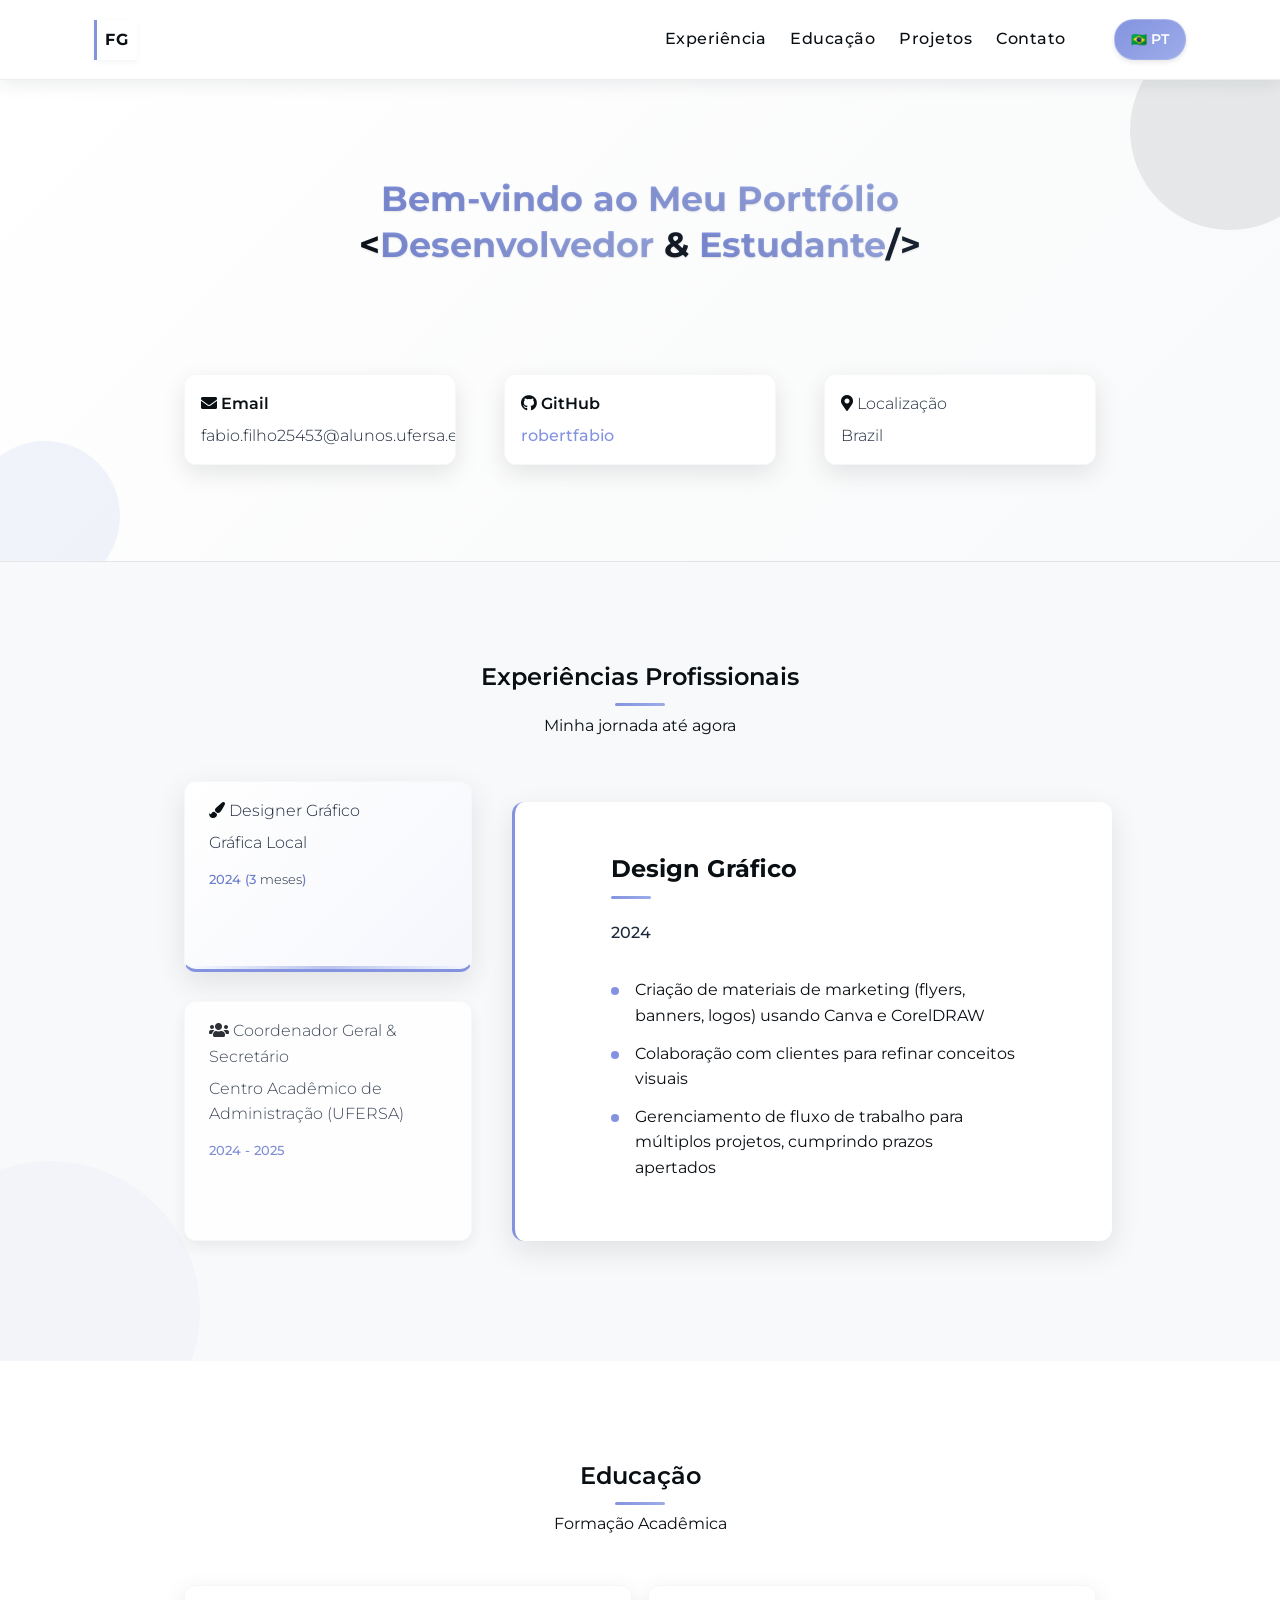
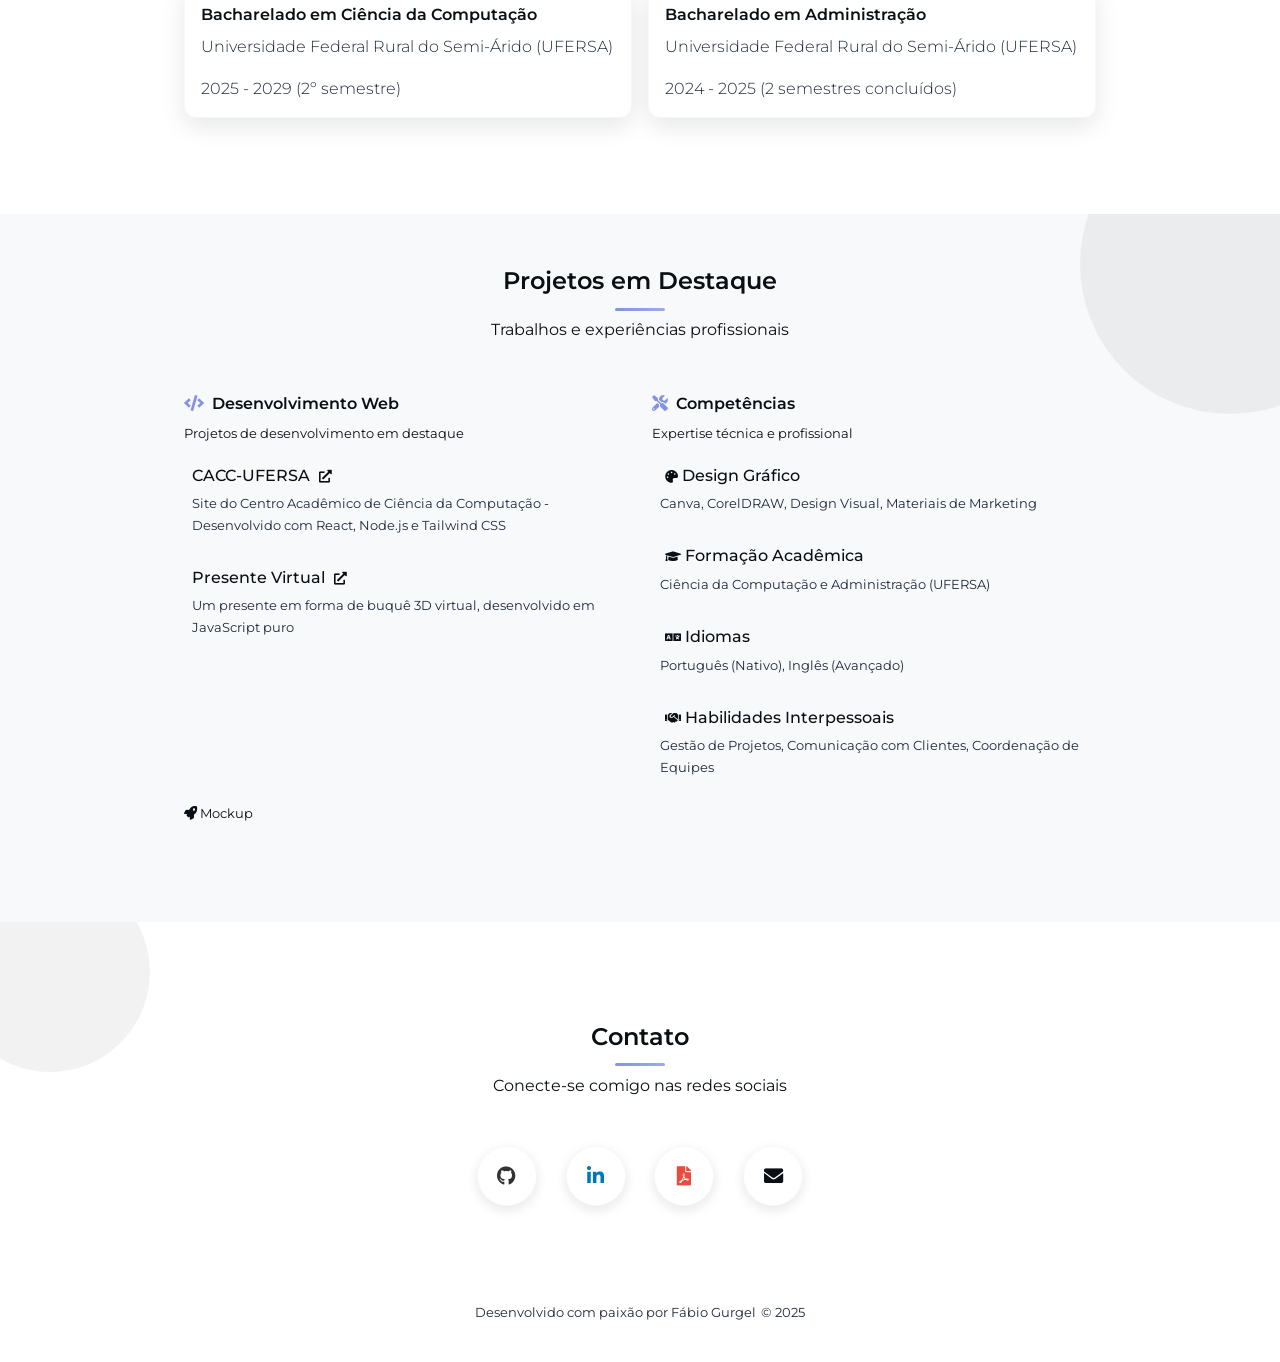
==== index.html @ 5b49823c "atualizacao de traducao" ====
<!DOCTYPE html>
<html lang="pt-BR">
  <head>
    <!-- Required meta tags -->
    <meta charset="utf-8" />
    <meta
      name="viewport"
      content="width=device-width, initial-scale=1, shrink-to-fit=no"
    />
    <!-- <meta http-equiv="refresh" content="3" /> -->

    <!-- Personal CSS -->
    <link rel="stylesheet" type="text/css" href="css/main.css" />

    <!-- Font Awesome -->
    <link
      rel="stylesheet"
      href="https://use.fontawesome.com/releases/v5.3.1/css/all.css"
      integrity="sha384-mzrmE5qonljUremFsqc01SB46JvROS7bZs3IO2EmfFsd15uHvIt+Y8vEf7N7fWAU"
      crossorigin="anonymous"
    />

    <!-- Material Icons -->
    <link
      href="https://fonts.googleapis.com/icon?family=Material+Icons"
      rel="stylesheet"
    />

    <!-- Animate.css -->
    <link
      rel="stylesheet"
      href="https://cdnjs.cloudflare.com/ajax/libs/animate.css/4.1.1/animate.min.css"
    />

    <title>Fábio Gurgel - Portfolio</title>
  </head>

  <body>
    <!-- Topbar -->
    <div id="topbar" class="sticky">
      <div class="topbar container">
        <div class="logo-container">
          <div class="logo noselect" id="logo-button">
            <span>FG</span>
          </div>
          <div class="logo-menu" id="logo-menu">
            <a href="#" class="logo-menu-item" id="theme-toggle">
              <i class="fas fa-moon"></i> <span data-i18n="logo-theme">Tema</span>
            </a>
            <a href="#banner" class="logo-menu-item">
              <i class="fas fa-home"></i> <span data-i18n="logo-home">Início</span>
            </a>
            <a href="#" class="logo-menu-item" id="share-button">
              <i class="fas fa-share-alt"></i> <span data-i18n="logo-share">Compartilhar</span>
            </a>
          </div>
        </div>

        <nav>
          <a href="#experience" data-i18n="nav-experience">Experiência</a>
          <a href="#education" data-i18n="nav-education">Educação</a>
          <a href="#projects" data-i18n="nav-projects">Projetos</a>
          <a href="#contact" data-i18n="nav-contact">Contato</a>
          
          <div id="language-toggle" class="language-selector" title="PT → English / EN → Português">
            <span>PT</span>
          </div>
        </nav>
      </div>
    </div>

    <!-- Banner -->
    <section id="banner">
      <div class="container">
        <h2 class="animate__animated animate__fadeIn">
          <span data-i18n="banner-welcome">Bem-vindo ao Meu Portfólio</span> <br />
          &#60;<span data-i18n="banner-developer">Desenvolvedor</span> & <span data-i18n="banner-student">Estudante</span>/&#62;
        </h2>

        <div class="cards animate__animated animate__fadeInUp animate__delay-1s">
          <div class="card">
            <h4><i class="fas fa-envelope"></i> Email</h4>
            <p>fabio.filho25453@alunos.ufersa.edu.br</p>
          </div>

          <div class="card">
            <h4><i class="fab fa-github"></i> GitHub</h4>
            <p><a href="https://github.com/robertfabio" target="_blank" rel="noopener">robertfabio</a></p>
          </div>

          <div class="card">
            <h4><i class="fas fa-map-marker-alt"></i> <span data-i18n="banner-location">Localização</span></h4>
            <p>Brazil</p>
          </div>
        </div>
      </div>
    </section>

    <!-- Experiences -->
    <section id="experience" class="alternative">
      <div class="container">
        <header>
          <h2 class="animate__animated animate__fadeIn" data-i18n="experience-title">Experiências Profissionais</h2>
          <p data-i18n="experience-subtitle">Minha jornada até agora</p>
        </header>

        <div class="content-grid animate__animated animate__fadeInUp animate__delay-1s">
          <div class="experience exp-1 active" data-target="#desc-exp-1">
            <h4><i class="fas fa-paint-brush"></i> <span data-i18n="experience-graphic-designer">Designer Gráfico</span></h4>
            <p data-i18n="experience-local-print">Gráfica Local</p>
            <small>2024 (3 <span data-i18n="experience-months">meses</span>)</small>
          </div>

          <div class="experience exp-2" data-target="#desc-exp-2">
            <h4><i class="fas fa-users"></i> <span data-i18n="experience-coordinator">Coordenador Geral & Secretário</span></h4>
            <p data-i18n="experience-admin-center">Centro Acadêmico de Administração (UFERSA)</p>
            <small>2024 - 2025</small>
          </div>

          <div class="exp-descriptions">
            <div id="desc-exp-1" class="exp-description active">
              <h2 data-i18n="experience-graphic-design">Design Gráfico</h2>
              <p>2024</p>
              <ul>
                <li data-i18n="experience-designed-marketing">Criação de materiais de marketing (flyers, banners, logos) usando Canva e CorelDRAW</li>
                <li data-i18n="experience-collaborated-clients">Colaboração com clientes para refinar conceitos visuais</li>
                <li data-i18n="experience-managed-workflow">Gerenciamento de fluxo de trabalho para múltiplos projetos, cumprindo prazos apertados</li>
              </ul>
            </div>

            <div id="desc-exp-2" class="exp-description">
              <h2 data-i18n="experience-volunteer">Trabalho Voluntário</h2>
              <p>2024 - 2025</p>
              <ul>
                <li data-i18n="experience-organized-events">Organização de eventos acadêmicos, melhorando o engajamento dos estudantes</li>
                <li data-i18n="experience-streamlined-processes">Otimização de processos de documentação</li>
                <li data-i18n="experience-coordinated-activities">Coordenação de atividades administrativas</li>
              </ul>
            </div>
          </div>
        </div>
      </div>
    </section>

    <!-- Education -->
    <section id="education">
      <div class="container">
        <header>
          <h2 class="animate__animated animate__fadeIn" data-i18n="education-title">Educação</h2>
          <p data-i18n="education-subtitle">Formação Acadêmica</p>
        </header>

        <div class="cards animate__animated animate__fadeInUp animate__delay-1s">
          <div class="card">
            <h4 data-i18n="education-bsc-cs">Bacharelado em Ciência da Computação</h4>
            <p data-i18n="education-ufersa">Universidade Federal Rural do Semi-Árido (UFERSA)</p>
            <p>2025 - 2029 (2º <span data-i18n="education-semester">semestre</span>)</p>
          </div>

          <div class="card">
            <h4 data-i18n="education-bsc-business">Bacharelado em Administração</h4>
            <p data-i18n="education-ufersa">Universidade Federal Rural do Semi-Árido (UFERSA)</p>
            <p>2024 - 2025 (2 <span data-i18n="education-semesters">semestres</span> <span data-i18n="education-completed">concluídos</span>)</p>
          </div>
        </div>
      </div>
    </section>

    <!-- Projects -->
    <section id="projects" class="alternative">
      <div class="container">
        <header>
          <h2 class="animate__animated animate__fadeIn" data-i18n="projects-title">Projetos em Destaque</h2>
          <p data-i18n="projects-subtitle">Trabalhos e experiências profissionais</p>
        </header>

        <div class="projects animate__animated animate__fadeInUp animate__delay-1s">
          <div class="softwares">
            <h4><i class="fas fa-code"></i> <span data-i18n="projects-web-dev">Desenvolvimento Web</span></h4>
            <p style="font-size: small" class="pb-3" data-i18n="projects-dev-highlight">
              Projetos de desenvolvimento em destaque
            </p>

            <div class="project-item">
              <a href="https://cacc-ufersa.vercel.app/" target="_blank" rel="noopener">
                CACC-UFERSA <i class="fas fa-external-link-alt"></i>
              </a>
              <small class="text-muted" data-i18n="projects-cacc">
                Site do Centro Acadêmico de Ciência da Computação - Desenvolvido com React, Node.js e Tailwind CSS
              </small>
            </div>

            <div class="project-item">
              <a href="https://euteamonicole.vercel.app/" target="_blank" rel="noopener">
                Presente Virtual <i class="fas fa-external-link-alt"></i>
              </a>
              <small class="text-muted" data-i18n="projects-portfolio">
                Um presente em forma de buquê 3D virtual, desenvolvido em JavaScript puro
              </small>
            </div>
          </div>

          <div class="apps">
            <h4><i class="fas fa-tools"></i> <span data-i18n="projects-skills">Competências</span></h4>
            <p style="font-size: small" class="pb-3" data-i18n="projects-expertise">Expertise técnica e profissional</p>

            <div class="skill-item">
              <a href="#">
                <i class="fas fa-palette"></i> <span data-i18n="projects-graphic-design">Design Gráfico</span>
              </a>
              <small class="text-muted" data-i18n="projects-design-tools">
                Canva, CorelDRAW, Design Visual, Materiais de Marketing
              </small>
            </div>

            <div class="skill-item">
              <a href="#">
                <i class="fas fa-graduation-cap"></i> <span data-i18n="projects-academic">Formação Acadêmica</span>
              </a>
              <small class="text-muted" data-i18n="projects-academic-info">
                Ciência da Computação e Administração (UFERSA)
              </small>
            </div>

            <div class="skill-item">
              <a href="#">
                <i class="fas fa-language"></i> <span data-i18n="projects-languages">Idiomas</span>
              </a>
              <small class="text-muted" data-i18n="projects-languages-info">
                Português (Nativo), Inglês (Avançado)
              </small>
            </div>

            <div class="skill-item">
              <a href="#">
                <i class="fas fa-handshake"></i> <span data-i18n="projects-interpersonal">Habilidades Interpessoais</span>
              </a>
              <small class="text-muted" data-i18n="projects-interpersonal-info">
                Gestão de Projetos, Comunicação com Clientes, Coordenação de Equipes
              </small>
            </div>
          </div>
        </div>

        <small class="note mt-3"><i class="fas fa-rocket"> </i> <span data-i18n="projects-mockup">Mockup</span></small>
      </div>
    </section>

    <!-- Contacts -->
    <section id="contact">
      <div class="container">
        <header>
          <h2 class="animate__animated animate__fadeIn" data-i18n="contact-title">Contato</h2>
          <p data-i18n="contact-subtitle">Conecte-se comigo nas redes sociais</p>
        </header>

        <div class="links animate__animated animate__fadeInUp animate__delay-1s">
          <a
            class="card card-min"
            href="https://github.com/robertfabio"
            target="_blank"
            rel="noopener"
            title="GitHub"
          >
            <i class="fab fa-github fa-lg"></i>
          </a>

          <a
            class="card card-min"
            href="https://www.linkedin.com/in/f%C3%A1bio-gurgel/"
            target="_blank"
            rel="noopener"
            title="LinkedIn"
          >
            <i class="fab fa-linkedin-in fa-lg"></i>
          </a>

          <a
            class="card card-min"
            href="./files/cv.pdf"
            target="_blank"
            rel="noopener"
            title="Download CV"
          >
            <i class="fas fa-file-pdf fa-lg"></i>
          </a>
          
          <a
            class="card card-min"
            href="#"
            id="contact-email-btn"
            title="Copiar email: fabio.filho25453@alunos.ufersa.edu.br"
          >
            <i class="fas fa-envelope fa-lg"></i>
          </a>
        </div>
      </div>
    </section>

    <footer class="container" style="font-size: small; padding-top: 0;">
      <div class="animate__animated animate__fadeIn animate__delay-1s" style="display: flex; justify-content: center; align-items: center; gap: 5px; color: var(--primary-light);">
        <span data-i18n="footer-designed">Designed with passion by Fábio Gurgel</span> © 2025
      </div>
    </footer>

    <!-- Scripts -->
    <script src="js/i18n.js"></script>
    <script src="js/app.js"></script>
  </body>
</html>

<!-- Inspiration -->
<!-- https://dribbble.com/shots/15293127-Mickael-Personal-Website -->
<!-- 2022 - https://dribbble.com/shots/15714439-splt-js/attachments/7514939?mode=media -->
---- css/main.css ----
/* Google Fonts */
@import url('https://fonts.googleapis.com/css2?family=Montserrat:ital,wght@0,100;0,200;0,300;0,400;0,500;0,600;0,700;0,800;0,900;1,100;1,200;1,300;1,400;1,500;1,600;1,700;1,800;1,900&display=swap');

/* Internal imports: General use */
@import url('./container.css');
@import url('./card.css');
@import url('./card-min.css');
@import url('./animations.css');

/* Internal imports: Specific */
@import url('./topbar.css');
@import url('./banner.css');
@import url('./experience.css');
@import url('./education.css');
@import url('./projects.css');
@import url('./contact.css');
/* Schedule.css removido */
@import url('./language-selector.css');

/* Variables */
:root {
  /* Colors */
  --off-white: #FFFFFF;
  --gray: #E0E0E0;
  --light-gray: #F5F5F5;
  --medium-gray: #A9A9A9;
  --dark-gray: #4A4A4A;
  --line-gray: #D8D8D8;

  --primary: #0A0F14; /* Black Pearl - Dark base */
  --primary-light: #1E293B; /* Slightly lighter than Black Pearl */
  --accent: #8393e0; /* Medium Lavender Blue */
  --accent-light: #9dace8; /* Lighter Lavender Blue */
  --accent-dark: #6a7ccc; /* Darker Lavender Blue */

  --background: #FFFFFF;
  --background-alternative: #F8F9FA; /* Very light gray with minimal blue undertone */
  --card-shadow: rgba(10, 15, 20, 0.1);
  --card-shadow-hover: rgba(10, 15, 20, 0.18);
  --card-shadow-alt: rgba(10, 15, 20, 0.08);

  /* Spacing */
  --sp-xs: 0.25em;
  --sp-sm: 0.4em;
  --sp-md: 1em;
  --sp-lg: 1.5em;
  --sp-xl: 3em;
  --sp-xxl: 6em;
  --sp-xxxl: 10em;
  
  /* Transitions */
  --transition-fast: 0.2s ease;
  --transition-normal: 0.3s ease;
  --transition-slow: 0.5s ease;
}

/* Reset */
* {
  margin: 0;
  padding: 0;
  box-sizing: border-box;
}

html {
  scroll-behavior: smooth;
}

body {
  font-family: 'Montserrat', sans-serif;
  background-color: var(--background);
  min-width: 370px;
  color: var(--primary);
  line-height: 1.6;
  overflow-x: hidden;
  background-image: url('../img/bg/magicpattern-doodly-background.svg');
  background-size: cover;
  background-attachment: fixed;
  background-position: center;
  background-repeat: no-repeat;
  background-blend-mode: overlay;
  background-color: rgba(255, 255, 255, 0.97);
  transition: opacity 0.15s ease;
}

/* Language transition effect */
body.language-transition {
  opacity: 0.8;
}

a {
  color: inherit;
  text-decoration: none;
  margin-bottom: 0;
}

a.active,
a:hover {
  color: var(--accent);
  opacity: 0.9;
  transition: all var(--transition-normal);
}

section,
footer {
  padding: var(--sp-xl);
}

section header {
  display: flex;
  flex-direction: column;
  align-items: center;
  gap: var(--sp-sm);
  margin-bottom: var(--sp-xl);
}

section header h2 {
  position: relative;
  padding-bottom: 10px;
  font-weight: 600;
}

section header h2::after {
  content: '';
  position: absolute;
  bottom: 0;
  left: 50%;
  transform: translateX(-50%);
  width: 50px;
  height: 3px;
  background: linear-gradient(90deg, var(--accent) 0%, var(--accent-light) 100%);
  border-radius: 3px;
  transform: translateX(-50%);
  width: 50px;
  height: 3px;
  background-color: var(--accent);
}

.alternative {
  color: var(--primary);
  background-color: var(--background-alternative);
}

/* Shadow */

.shadow {
  box-shadow: rgba(100, 100, 111, 0.2) 0px 7px 29px 0px;
}

/* Misc */

.noselect {
  -webkit-touch-callout: none; /* iOS Safari */
  -webkit-user-select: none; /* Safari */
  -khtml-user-select: none; /* Konqueror HTML */
  -moz-user-select: none; /* Old versions of Firefox */
  -ms-user-select: none; /* Internet Explorer/Edge */
  user-select: none; /* Non-prefixed version, currently
									supported by Chrome, Edge, Opera and Firefox */
}

/* Theme Transition */
.theme-transition {
  transition: background-color 0.3s ease, color 0.3s ease, border-color 0.3s ease, box-shadow 0.3s ease;
}

.theme-transition *:not(i) {
  transition: background-color 0.3s ease, color 0.3s ease, border-color 0.3s ease, box-shadow 0.3s ease;
}

.theme-changing {
  animation: theme-fade 0.3s ease;
}

@keyframes theme-fade {
  0% { opacity: 1; }
  50% { opacity: 0.8; }
  100% { opacity: 1; }
}

/* Assegura que todas as seções tenham fundo apropriado no tema escuro */
body.dark-theme section {
  background-color: var(--background);
}

body.dark-theme section.alternative {
  background-color: var(--background-alternative);
}

body.dark-theme #banner {
  background: linear-gradient(135deg, var(--background) 0%, var(--background-alternative) 100%);
  border-bottom: 1px solid rgba(255, 255, 255, 0.05);
}

body.dark-theme {
  background-image: url('../img/bg/magicpattern-doodly-background.svg');
  background-blend-mode: overlay;
  background-color: rgba(18, 18, 18, 0.97);
}

/* Medias */
@media (min-width: 992px) {
  section {
    padding: var(--sp-xxl) var(--sp-xxxl);
  }
}

/* Email Copy Button */
.email-container {
  display: flex;
  align-items: center;
  justify-content: space-between;
  gap: 10px;
  position: relative;
}

.copy-btn {
  background: var(--accent);
  color: white;
  border: none;
  border-radius: 4px;
  width: 30px;
  height: 30px;
  cursor: pointer;
  transition: all var(--transition-normal);
  display: flex;
  align-items: center;
  justify-content: center;
}

.copy-btn:hover {
  background: var(--accent-dark);
  transform: scale(1.05);
}

#email-text {
  font-size: 0.9em;
  word-break: break-all;
}

/* Email notification */
.email-notification {
  position: fixed;
  bottom: 20px;
  left: 50%;
  transform: translateX(-50%);
  background-color: var(--accent);
  color: white;
  padding: 10px 20px;
  border-radius: 4px;
  z-index: 1000;
  box-shadow: 0 2px 10px rgba(0, 0, 0, 0.2);
  animation: fadeInOut 2s ease forwards;
}

@keyframes fadeInOut {
  0% { opacity: 0; transform: translate(-50%, 10px); }
  10% { opacity: 1; transform: translate(-50%, 0); }
  90% { opacity: 1; transform: translate(-50%, 0); }
  100% { opacity: 0; transform: translate(-50%, -10px); }
}

/* Dark theme adjustments */
body.dark-theme .copy-btn {
  background: var(--accent-dark);
}

body.dark-theme .copy-btn:hover {
  background: var(--accent);
}
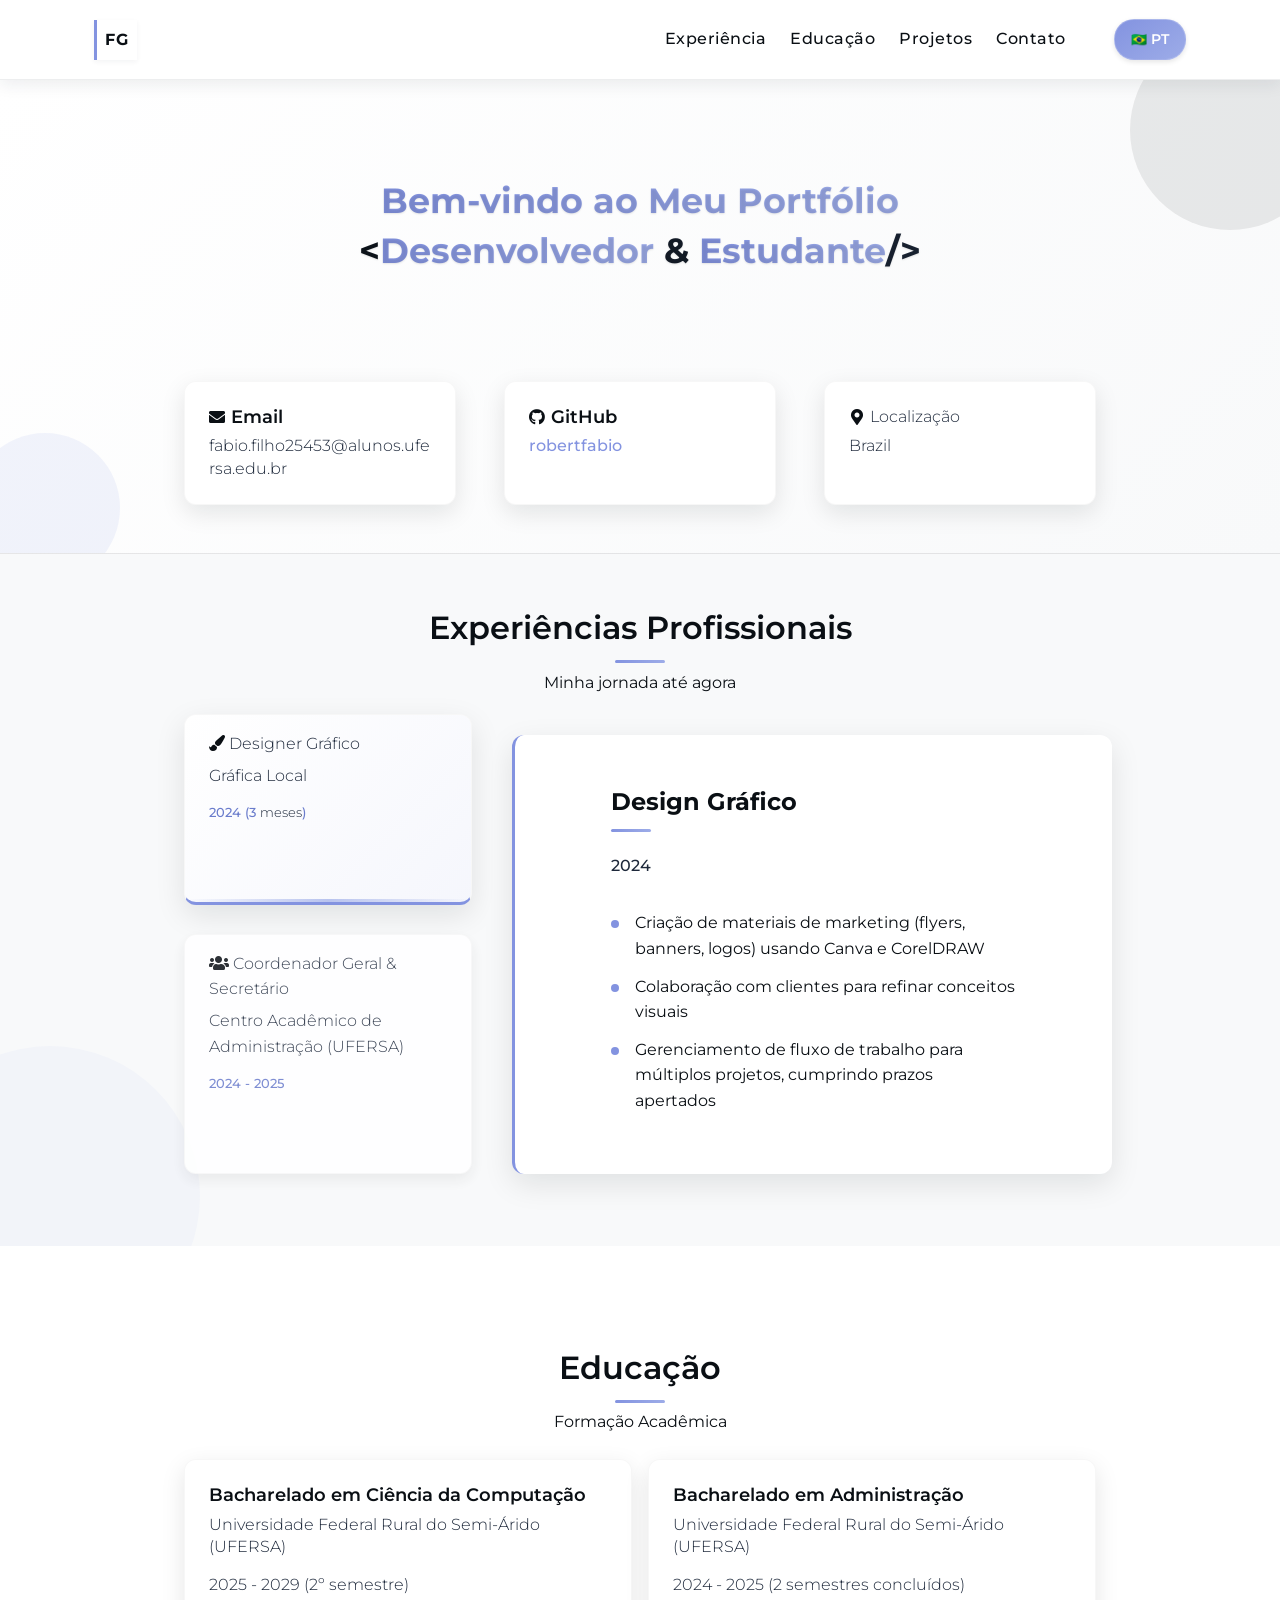
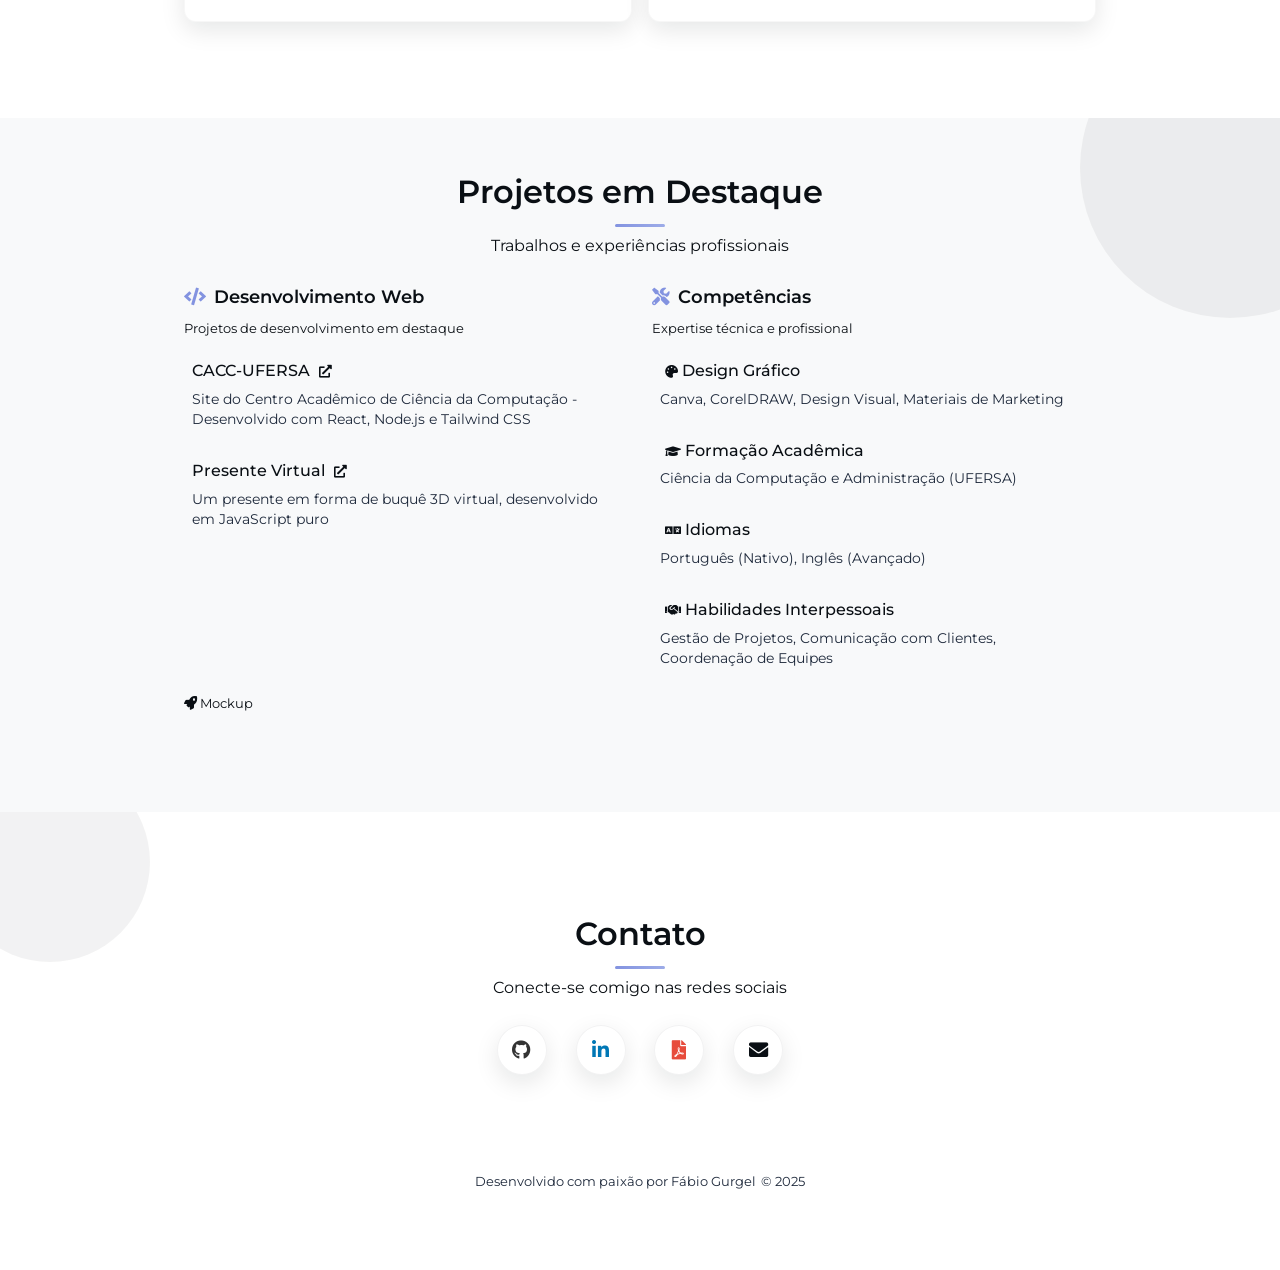
==== commit b366fb8e: "visibilidade mobile" ====
--- a/index.html
+++ b/index.html
@@ -56,7 +56,13 @@
           </div>
         </div>
 
-        <nav>
+        <button class="menu-toggle" id="menu-toggle" title="Menu de navegação">
+          <span></span>
+          <span></span>
+          <span></span>
+        </button>
+
+        <nav id="main-nav">
           <a href="#experience" data-i18n="nav-experience">Experiência</a>
           <a href="#education" data-i18n="nav-education">Educação</a>
           <a href="#projects" data-i18n="nav-projects">Projetos</a>
--- a/css/main.css
+++ b/css/main.css
@@ -1,269 +1,328 @@
-/* Google Fonts */
-@import url('https://fonts.googleapis.com/css2?family=Montserrat:ital,wght@0,100;0,200;0,300;0,400;0,500;0,600;0,700;0,800;0,900;1,100;1,200;1,300;1,400;1,500;1,600;1,700;1,800;1,900&display=swap');
-
-/* Internal imports: General use */
-@import url('./container.css');
-@import url('./card.css');
-@import url('./card-min.css');
-@import url('./animations.css');
-
-/* Internal imports: Specific */
-@import url('./topbar.css');
-@import url('./banner.css');
-@import url('./experience.css');
-@import url('./education.css');
-@import url('./projects.css');
-@import url('./contact.css');
-/* Schedule.css removido */
-@import url('./language-selector.css');
-
-/* Variables */
-:root {
-  /* Colors */
-  --off-white: #FFFFFF;
-  --gray: #E0E0E0;
-  --light-gray: #F5F5F5;
-  --medium-gray: #A9A9A9;
-  --dark-gray: #4A4A4A;
-  --line-gray: #D8D8D8;
-
-  --primary: #0A0F14; /* Black Pearl - Dark base */
-  --primary-light: #1E293B; /* Slightly lighter than Black Pearl */
-  --accent: #8393e0; /* Medium Lavender Blue */
-  --accent-light: #9dace8; /* Lighter Lavender Blue */
-  --accent-dark: #6a7ccc; /* Darker Lavender Blue */
-
-  --background: #FFFFFF;
-  --background-alternative: #F8F9FA; /* Very light gray with minimal blue undertone */
-  --card-shadow: rgba(10, 15, 20, 0.1);
-  --card-shadow-hover: rgba(10, 15, 20, 0.18);
-  --card-shadow-alt: rgba(10, 15, 20, 0.08);
-
-  /* Spacing */
-  --sp-xs: 0.25em;
-  --sp-sm: 0.4em;
-  --sp-md: 1em;
-  --sp-lg: 1.5em;
-  --sp-xl: 3em;
-  --sp-xxl: 6em;
-  --sp-xxxl: 10em;
-  
-  /* Transitions */
-  --transition-fast: 0.2s ease;
-  --transition-normal: 0.3s ease;
-  --transition-slow: 0.5s ease;
-}
-
-/* Reset */
-* {
-  margin: 0;
-  padding: 0;
-  box-sizing: border-box;
-}
-
-html {
-  scroll-behavior: smooth;
-}
-
-body {
-  font-family: 'Montserrat', sans-serif;
-  background-color: var(--background);
-  min-width: 370px;
-  color: var(--primary);
-  line-height: 1.6;
-  overflow-x: hidden;
-  background-image: url('../img/bg/magicpattern-doodly-background.svg');
-  background-size: cover;
-  background-attachment: fixed;
-  background-position: center;
-  background-repeat: no-repeat;
-  background-blend-mode: overlay;
-  background-color: rgba(255, 255, 255, 0.97);
-  transition: opacity 0.15s ease;
-}
-
-/* Language transition effect */
-body.language-transition {
-  opacity: 0.8;
-}
-
-a {
-  color: inherit;
-  text-decoration: none;
-  margin-bottom: 0;
-}
-
-a.active,
-a:hover {
-  color: var(--accent);
-  opacity: 0.9;
-  transition: all var(--transition-normal);
-}
-
-section,
-footer {
-  padding: var(--sp-xl);
-}
-
-section header {
-  display: flex;
-  flex-direction: column;
-  align-items: center;
-  gap: var(--sp-sm);
-  margin-bottom: var(--sp-xl);
-}
-
-section header h2 {
-  position: relative;
-  padding-bottom: 10px;
-  font-weight: 600;
-}
-
-section header h2::after {
-  content: '';
-  position: absolute;
-  bottom: 0;
-  left: 50%;
-  transform: translateX(-50%);
-  width: 50px;
-  height: 3px;
-  background: linear-gradient(90deg, var(--accent) 0%, var(--accent-light) 100%);
-  border-radius: 3px;
-  transform: translateX(-50%);
-  width: 50px;
-  height: 3px;
-  background-color: var(--accent);
-}
-
-.alternative {
-  color: var(--primary);
-  background-color: var(--background-alternative);
-}
-
-/* Shadow */
-
-.shadow {
-  box-shadow: rgba(100, 100, 111, 0.2) 0px 7px 29px 0px;
-}
-
-/* Misc */
-
-.noselect {
-  -webkit-touch-callout: none; /* iOS Safari */
-  -webkit-user-select: none; /* Safari */
-  -khtml-user-select: none; /* Konqueror HTML */
-  -moz-user-select: none; /* Old versions of Firefox */
-  -ms-user-select: none; /* Internet Explorer/Edge */
-  user-select: none; /* Non-prefixed version, currently
-									supported by Chrome, Edge, Opera and Firefox */
-}
-
-/* Theme Transition */
-.theme-transition {
-  transition: background-color 0.3s ease, color 0.3s ease, border-color 0.3s ease, box-shadow 0.3s ease;
-}
-
-.theme-transition *:not(i) {
-  transition: background-color 0.3s ease, color 0.3s ease, border-color 0.3s ease, box-shadow 0.3s ease;
-}
-
-.theme-changing {
-  animation: theme-fade 0.3s ease;
-}
-
-@keyframes theme-fade {
-  0% { opacity: 1; }
-  50% { opacity: 0.8; }
-  100% { opacity: 1; }
-}
-
-/* Assegura que todas as seções tenham fundo apropriado no tema escuro */
-body.dark-theme section {
-  background-color: var(--background);
-}
-
-body.dark-theme section.alternative {
-  background-color: var(--background-alternative);
-}
-
-body.dark-theme #banner {
-  background: linear-gradient(135deg, var(--background) 0%, var(--background-alternative) 100%);
-  border-bottom: 1px solid rgba(255, 255, 255, 0.05);
-}
-
-body.dark-theme {
-  background-image: url('../img/bg/magicpattern-doodly-background.svg');
-  background-blend-mode: overlay;
-  background-color: rgba(18, 18, 18, 0.97);
-}
-
-/* Medias */
-@media (min-width: 992px) {
-  section {
-    padding: var(--sp-xxl) var(--sp-xxxl);
-  }
-}
-
-/* Email Copy Button */
-.email-container {
-  display: flex;
-  align-items: center;
-  justify-content: space-between;
-  gap: 10px;
-  position: relative;
-}
-
-.copy-btn {
-  background: var(--accent);
-  color: white;
-  border: none;
-  border-radius: 4px;
-  width: 30px;
-  height: 30px;
-  cursor: pointer;
-  transition: all var(--transition-normal);
-  display: flex;
-  align-items: center;
-  justify-content: center;
-}
-
-.copy-btn:hover {
-  background: var(--accent-dark);
-  transform: scale(1.05);
-}
-
-#email-text {
-  font-size: 0.9em;
-  word-break: break-all;
-}
-
-/* Email notification */
-.email-notification {
-  position: fixed;
-  bottom: 20px;
-  left: 50%;
-  transform: translateX(-50%);
-  background-color: var(--accent);
-  color: white;
-  padding: 10px 20px;
-  border-radius: 4px;
-  z-index: 1000;
-  box-shadow: 0 2px 10px rgba(0, 0, 0, 0.2);
-  animation: fadeInOut 2s ease forwards;
-}
-
-@keyframes fadeInOut {
-  0% { opacity: 0; transform: translate(-50%, 10px); }
-  10% { opacity: 1; transform: translate(-50%, 0); }
-  90% { opacity: 1; transform: translate(-50%, 0); }
-  100% { opacity: 0; transform: translate(-50%, -10px); }
-}
-
-/* Dark theme adjustments */
-body.dark-theme .copy-btn {
-  background: var(--accent-dark);
-}
-
-body.dark-theme .copy-btn:hover {
-  background: var(--accent);
-}
+/* Google Fonts */
+@import url('https://fonts.googleapis.com/css2?family=Montserrat:ital,wght@0,100;0,200;0,300;0,400;0,500;0,600;0,700;0,800;0,900;1,100;1,200;1,300;1,400;1,500;1,600;1,700;1,800;1,900&display=swap');
+
+/* Internal imports: General use */
+@import url('./container.css');
+@import url('./card.css');
+@import url('./card-min.css');
+@import url('./animations.css');
+
+/* Internal imports: Specific */
+@import url('./topbar.css');
+@import url('./banner.css');
+@import url('./experience.css');
+@import url('./education.css');
+@import url('./projects.css');
+@import url('./contact.css');
+/* Schedule.css removido */
+@import url('./language-selector.css');
+
+/* Variables */
+:root {
+  /* Colors */
+  --off-white: #FFFFFF;
+  --gray: #E0E0E0;
+  --light-gray: #F5F5F5;
+  --medium-gray: #A9A9A9;
+  --dark-gray: #4A4A4A;
+  --line-gray: #D8D8D8;
+
+  --primary: #0A0F14; /* Black Pearl - Dark base */
+  --primary-light: #1E293B; /* Slightly lighter than Black Pearl */
+  --accent: #8393e0; /* Medium Lavender Blue */
+  --accent-light: #9dace8; /* Lighter Lavender Blue */
+  --accent-dark: #6a7ccc; /* Darker Lavender Blue */
+
+  --background: #FFFFFF;
+  --background-alternative: #F8F9FA; /* Very light gray with minimal blue undertone */
+  --card-shadow: rgba(10, 15, 20, 0.1);
+  --card-shadow-hover: rgba(10, 15, 20, 0.18);
+  --card-shadow-alt: rgba(10, 15, 20, 0.08);
+
+  /* Spacing */
+  --sp-xs: 0.25em;
+  --sp-sm: 0.4em;
+  --sp-md: 1em;
+  --sp-lg: 1.5em;
+  --sp-xl: 3em;
+  --sp-xxl: 6em;
+  --sp-xxxl: 10em;
+  
+  /* Transitions */
+  --transition-fast: 0.2s ease;
+  --transition-normal: 0.3s ease;
+  --transition-slow: 0.5s ease;
+
+  /* Responsive Spacing */
+  --section-padding-xs: var(--sp-sm);
+  --section-padding-sm: var(--sp-md);
+  --section-padding-md: var(--sp-xl);
+  --section-padding-lg: var(--sp-xxl);
+}
+
+/* Reset */
+* {
+  margin: 0;
+  padding: 0;
+  box-sizing: border-box;
+}
+
+html {
+  scroll-behavior: smooth;
+}
+
+body {
+  font-family: 'Montserrat', sans-serif;
+  background-color: var(--background);
+  min-width: 320px;
+  color: var(--primary);
+  line-height: 1.6;
+  overflow-x: hidden;
+  background-image: url('../img/bg/magicpattern-doodly-background.svg');
+  background-size: cover;
+  background-attachment: fixed;
+  background-position: center;
+  background-repeat: no-repeat;
+  background-blend-mode: overlay;
+  background-color: rgba(255, 255, 255, 0.97);
+  transition: opacity 0.15s ease;
+}
+
+/* Language transition effect */
+body.language-transition {
+  opacity: 0.8;
+}
+
+a {
+  color: inherit;
+  text-decoration: none;
+  margin-bottom: 0;
+}
+
+a.active,
+a:hover {
+  color: var(--accent);
+  opacity: 0.9;
+  transition: all var(--transition-normal);
+}
+
+section,
+footer {
+  padding: var(--section-padding-xs);
+}
+
+section header {
+  display: flex;
+  flex-direction: column;
+  align-items: center;
+  gap: var(--sp-sm);
+  margin-bottom: var(--sp-md);
+  text-align: center;
+}
+
+section header h2 {
+  position: relative;
+  padding-bottom: 10px;
+  font-weight: 600;
+  font-size: 1.4rem;
+}
+
+section header p {
+  font-size: 0.9rem;
+  max-width: 95%;
+}
+
+section header h2::after {
+  content: '';
+  position: absolute;
+  bottom: 0;
+  left: 50%;
+  transform: translateX(-50%);
+  width: 50px;
+  height: 3px;
+  background: linear-gradient(90deg, var(--accent) 0%, var(--accent-light) 100%);
+  border-radius: 3px;
+  transform: translateX(-50%);
+  width: 50px;
+  height: 3px;
+  background-color: var(--accent);
+}
+
+.alternative {
+  color: var(--primary);
+  background-color: var(--background-alternative);
+}
+
+/* Shadow */
+
+.shadow {
+  box-shadow: rgba(100, 100, 111, 0.2) 0px 7px 29px 0px;
+}
+
+/* Misc */
+
+.noselect {
+  -webkit-touch-callout: none; /* iOS Safari */
+  -webkit-user-select: none; /* Safari */
+  -khtml-user-select: none; /* Konqueror HTML */
+  -moz-user-select: none; /* Old versions of Firefox */
+  -ms-user-select: none; /* Internet Explorer/Edge */
+  user-select: none; /* Non-prefixed version, currently
+									supported by Chrome, Edge, Opera and Firefox */
+}
+
+/* Theme Transition */
+.theme-transition {
+  transition: background-color 0.3s ease, color 0.3s ease, border-color 0.3s ease, box-shadow 0.3s ease;
+}
+
+.theme-transition *:not(i) {
+  transition: background-color 0.3s ease, color 0.3s ease, border-color 0.3s ease, box-shadow 0.3s ease;
+}
+
+.theme-changing {
+  animation: theme-fade 0.3s ease;
+}
+
+@keyframes theme-fade {
+  0% { opacity: 1; }
+  50% { opacity: 0.8; }
+  100% { opacity: 1; }
+}
+
+/* Assegura que todas as seções tenham fundo apropriado no tema escuro */
+body.dark-theme section {
+  background-color: var(--background);
+}
+
+body.dark-theme section.alternative {
+  background-color: var(--background-alternative);
+}
+
+body.dark-theme #banner {
+  background: linear-gradient(135deg, var(--background) 0%, var(--background-alternative) 100%);
+  border-bottom: 1px solid rgba(255, 255, 255, 0.05);
+}
+
+body.dark-theme {
+  background-image: url('../img/bg/magicpattern-doodly-background.svg');
+  background-blend-mode: overlay;
+  background-color: rgba(18, 18, 18, 0.97);
+}
+
+/* Medias */
+@media (max-width: 480px) {
+  section,
+  footer {
+    padding-top: var(--sp-md);
+    padding-bottom: var(--sp-md);
+  }
+  
+  section header {
+    margin-bottom: var(--sp-md);
+  }
+  
+  section header h2 {
+    font-size: 1.3rem;
+  }
+  
+  section header p {
+    font-size: 0.85rem;
+  }
+}
+
+@media (min-width: 576px) {
+  section,
+  footer {
+    padding: var(--section-padding-sm);
+  }
+  
+  section header {
+    margin-bottom: var(--sp-lg);
+  }
+  
+  section header h2 {
+    font-size: 1.8rem;
+  }
+  
+  section header p {
+    font-size: 1rem;
+  }
+}
+
+@media (min-width: 768px) {
+  section header h2 {
+    font-size: 2rem;
+  }
+}
+
+@media (min-width: 992px) {
+  section,
+  footer {
+    padding: var(--section-padding-lg) var(--sp-xxxl);
+  }
+}
+
+/* Email Copy Button */
+.email-container {
+  display: flex;
+  align-items: center;
+  justify-content: space-between;
+  gap: 10px;
+  position: relative;
+}
+
+.copy-btn {
+  background: var(--accent);
+  color: white;
+  border: none;
+  border-radius: 4px;
+  width: 30px;
+  height: 30px;
+  cursor: pointer;
+  transition: all var(--transition-normal);
+  display: flex;
+  align-items: center;
+  justify-content: center;
+}
+
+.copy-btn:hover {
+  background: var(--accent-dark);
+  transform: scale(1.05);
+}
+
+#email-text {
+  font-size: 0.9em;
+  word-break: break-all;
+}
+
+/* Email notification */
+.email-notification {
+  position: fixed;
+  bottom: 20px;
+  left: 50%;
+  transform: translateX(-50%);
+  background-color: var(--accent);
+  color: white;
+  padding: 10px 20px;
+  border-radius: 4px;
+  z-index: 1000;
+  box-shadow: 0 2px 10px rgba(0, 0, 0, 0.2);
+  animation: fadeInOut 2s ease forwards;
+}
+
+@keyframes fadeInOut {
+  0% { opacity: 0; transform: translate(-50%, 10px); }
+  10% { opacity: 1; transform: translate(-50%, 0); }
+  90% { opacity: 1; transform: translate(-50%, 0); }
+  100% { opacity: 0; transform: translate(-50%, -10px); }
+}
+
+/* Dark theme adjustments */
+body.dark-theme .copy-btn {
+  background: var(--accent-dark);
+}
+
+body.dark-theme .copy-btn:hover {
+  background: var(--accent);
+}
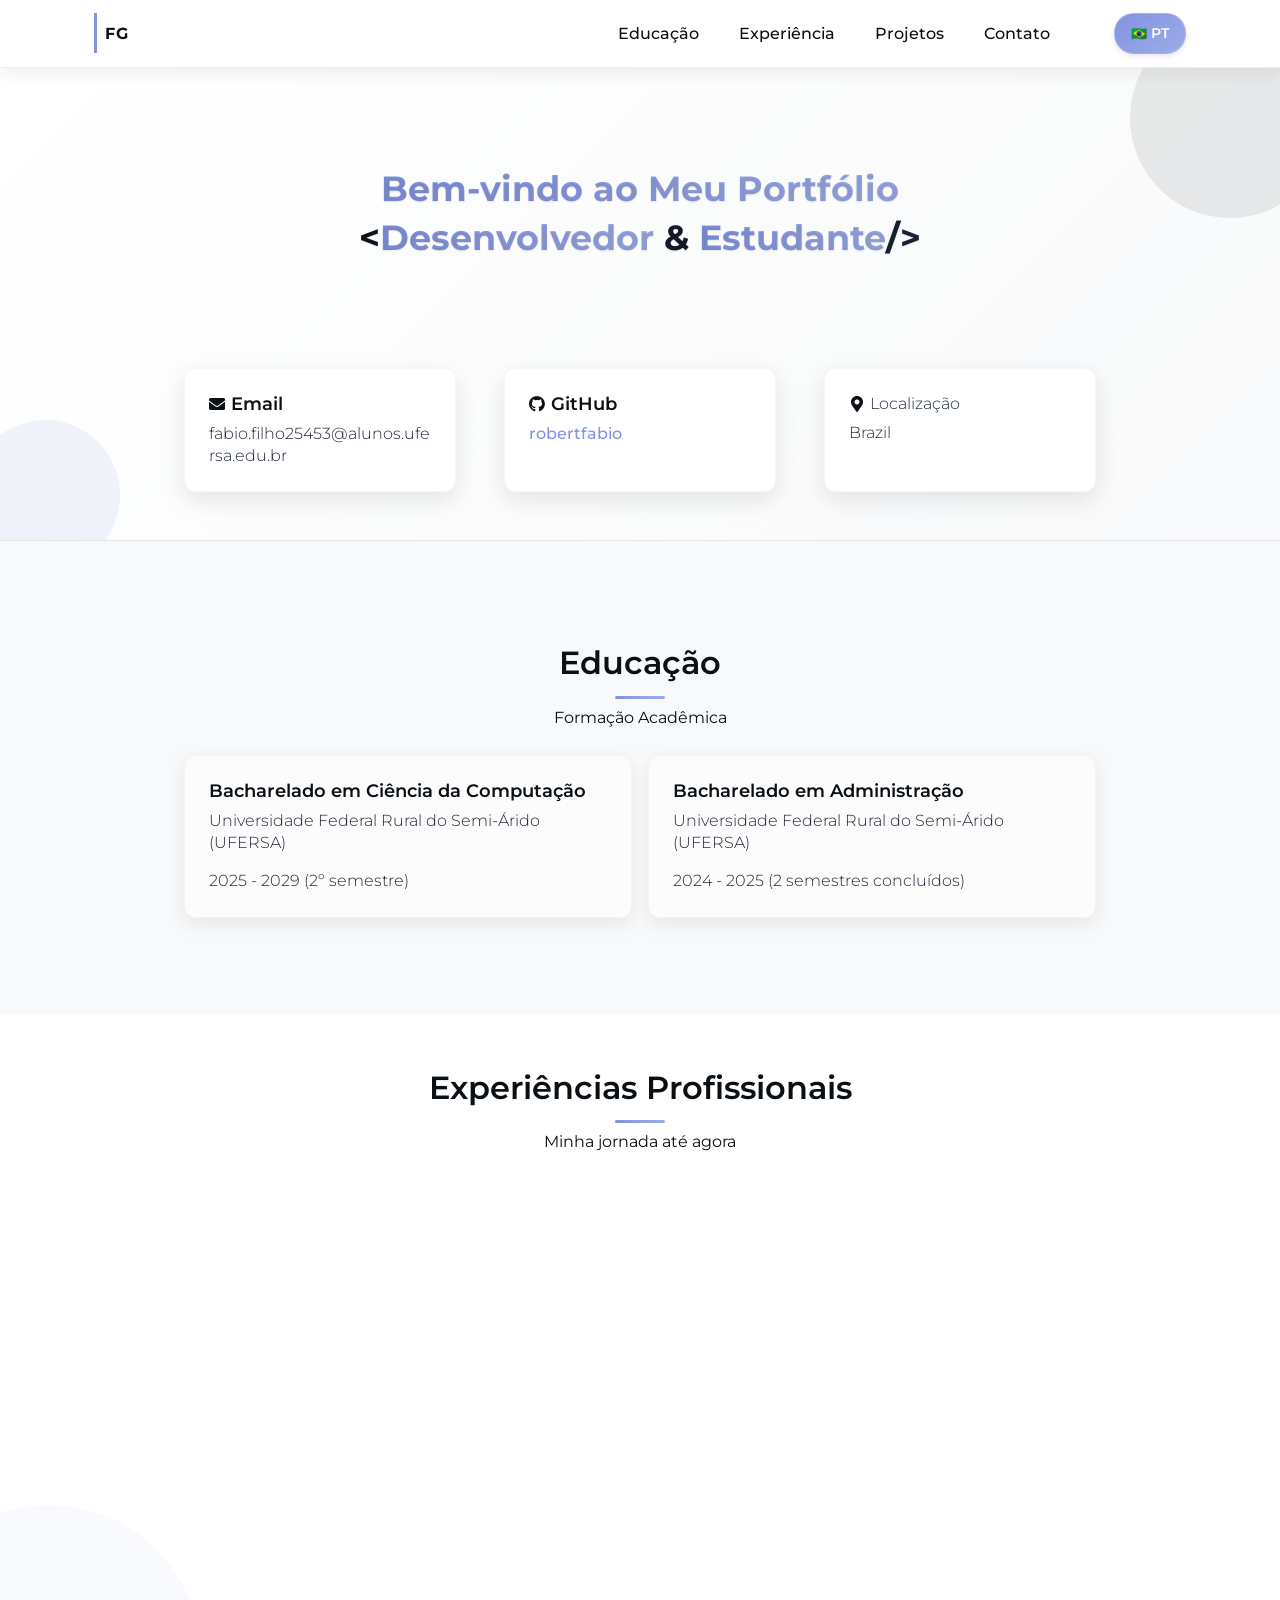
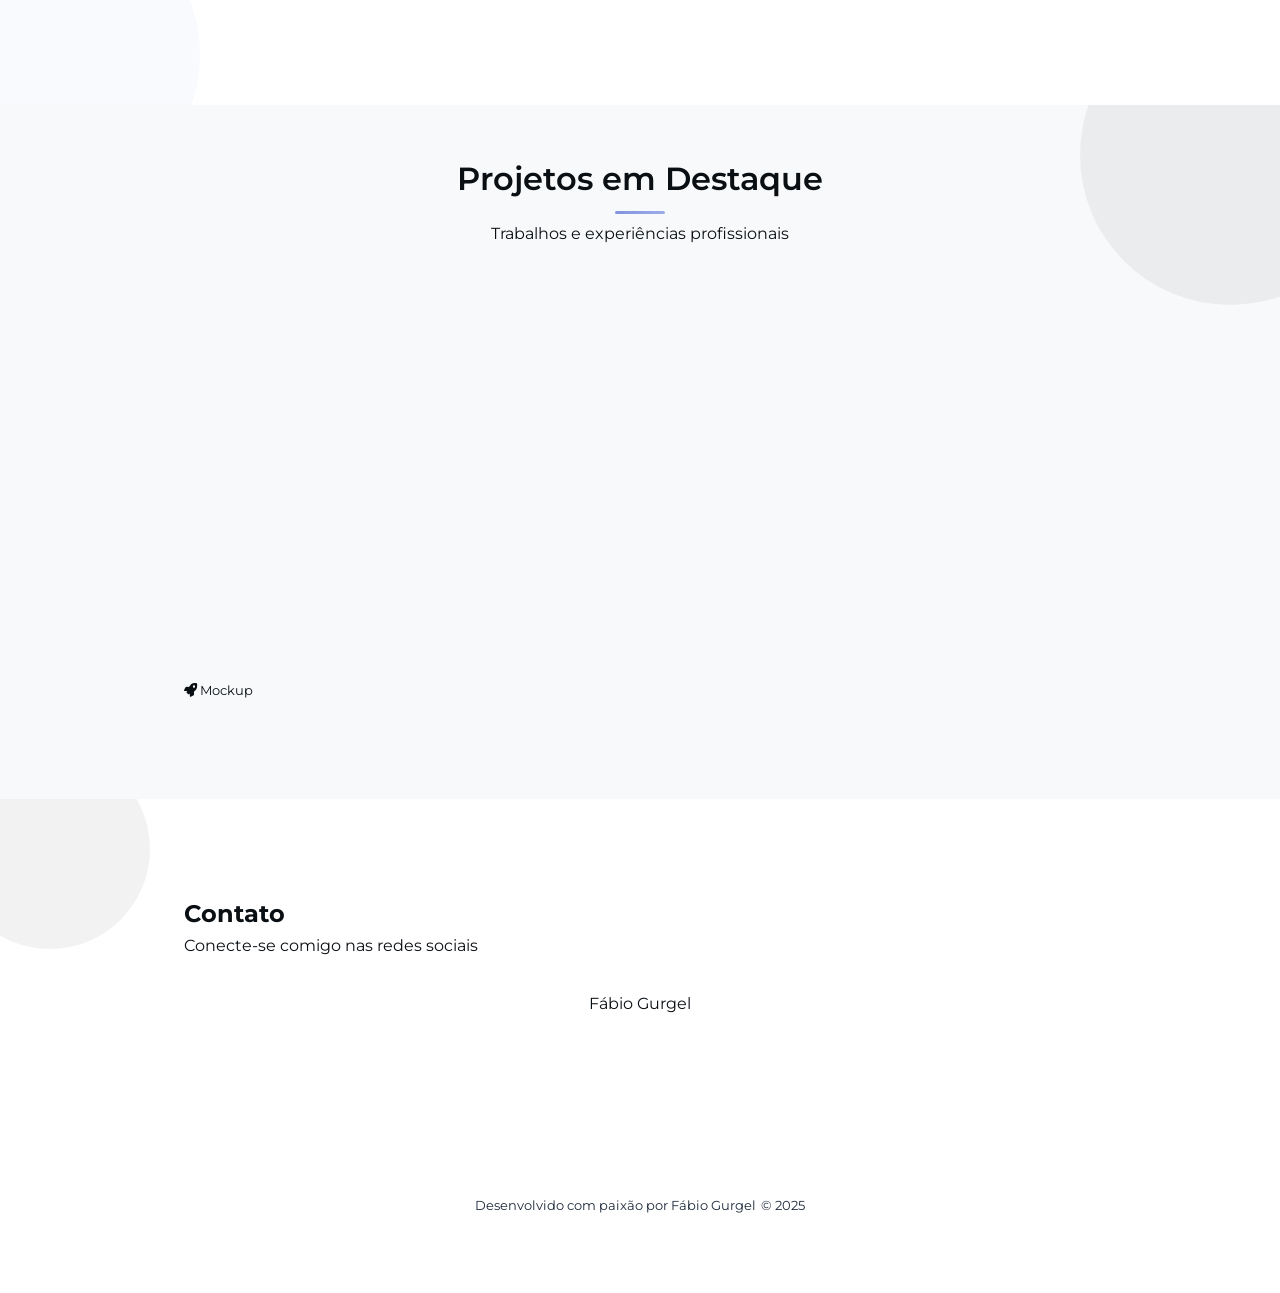
==== commit 3ea92577: "linkedin contact" ====
--- a/index.html
+++ b/index.html
@@ -63,8 +63,8 @@
         </button>
 
         <nav id="main-nav">
+          <a href="#education" data-i18n="nav-education">Educação</a>
           <a href="#experience" data-i18n="nav-experience">Experiência</a>
-          <a href="#education" data-i18n="nav-education">Educação</a>
           <a href="#projects" data-i18n="nav-projects">Projetos</a>
           <a href="#contact" data-i18n="nav-contact">Contato</a>
           
@@ -102,8 +102,32 @@
       </div>
     </section>
 
+    <!-- Education -->
+    <section id="education" class="alternative">
+      <div class="container">
+        <header>
+          <h2 class="animate__animated animate__fadeIn" data-i18n="education-title">Educação</h2>
+          <p data-i18n="education-subtitle">Formação Acadêmica</p>
+        </header>
+
+        <div class="cards animate__animated animate__fadeInUp animate__delay-1s">
+          <div class="card">
+            <h4 data-i18n="education-bsc-cs">Bacharelado em Ciência da Computação</h4>
+            <p data-i18n="education-ufersa">Universidade Federal Rural do Semi-Árido (UFERSA)</p>
+            <p>2025 - 2029 (2º <span data-i18n="education-semester">semestre</span>)</p>
+          </div>
+
+          <div class="card">
+            <h4 data-i18n="education-bsc-business">Bacharelado em Administração</h4>
+            <p data-i18n="education-ufersa">Universidade Federal Rural do Semi-Árido (UFERSA)</p>
+            <p>2024 - 2025 (2 <span data-i18n="education-semesters">semestres</span> <span data-i18n="education-completed">concluídos</span>)</p>
+          </div>
+        </div>
+      </div>
+    </section>
+
     <!-- Experiences -->
-    <section id="experience" class="alternative">
+    <section id="experience">
       <div class="container">
         <header>
           <h2 class="animate__animated animate__fadeIn" data-i18n="experience-title">Experiências Profissionais</h2>
@@ -148,30 +172,6 @@
       </div>
     </section>
 
-    <!-- Education -->
-    <section id="education">
-      <div class="container">
-        <header>
-          <h2 class="animate__animated animate__fadeIn" data-i18n="education-title">Educação</h2>
-          <p data-i18n="education-subtitle">Formação Acadêmica</p>
-        </header>
-
-        <div class="cards animate__animated animate__fadeInUp animate__delay-1s">
-          <div class="card">
-            <h4 data-i18n="education-bsc-cs">Bacharelado em Ciência da Computação</h4>
-            <p data-i18n="education-ufersa">Universidade Federal Rural do Semi-Árido (UFERSA)</p>
-            <p>2025 - 2029 (2º <span data-i18n="education-semester">semestre</span>)</p>
-          </div>
-
-          <div class="card">
-            <h4 data-i18n="education-bsc-business">Bacharelado em Administração</h4>
-            <p data-i18n="education-ufersa">Universidade Federal Rural do Semi-Árido (UFERSA)</p>
-            <p>2024 - 2025 (2 <span data-i18n="education-semesters">semestres</span> <span data-i18n="education-completed">concluídos</span>)</p>
-          </div>
-        </div>
-      </div>
-    </section>
-
     <!-- Projects -->
     <section id="projects" class="alternative">
       <div class="container">
@@ -252,55 +252,63 @@
       </div>
     </section>
 
-    <!-- Contacts -->
+    <!-- Dentro da seção de contato -->
     <section id="contact">
-      <div class="container">
-        <header>
-          <h2 class="animate__animated animate__fadeIn" data-i18n="contact-title">Contato</h2>
-          <p data-i18n="contact-subtitle">Conecte-se comigo nas redes sociais</p>
-        </header>
-
-        <div class="links animate__animated animate__fadeInUp animate__delay-1s">
-          <a
-            class="card card-min"
-            href="https://github.com/robertfabio"
-            target="_blank"
-            rel="noopener"
-            title="GitHub"
-          >
-            <i class="fab fa-github fa-lg"></i>
-          </a>
-
-          <a
-            class="card card-min"
-            href="https://www.linkedin.com/in/f%C3%A1bio-gurgel/"
-            target="_blank"
-            rel="noopener"
-            title="LinkedIn"
-          >
-            <i class="fab fa-linkedin-in fa-lg"></i>
-          </a>
-
-          <a
-            class="card card-min"
-            href="./files/cv.pdf"
-            target="_blank"
-            rel="noopener"
-            title="Download CV"
-          >
-            <i class="fas fa-file-pdf fa-lg"></i>
-          </a>
-          
-          <a
-            class="card card-min"
-            href="#"
-            id="contact-email-btn"
-            title="Copiar email: fabio.filho25453@alunos.ufersa.edu.br"
-          >
-            <i class="fas fa-envelope fa-lg"></i>
-          </a>
-        </div>
-      </div>
+        <div class="container">
+            <h2 data-i18n="contact-title">Contato</h2>
+            <p data-i18n="contact-subtitle">Conecte-se comigo nas redes sociais</p>
+            
+            <div class="social-links">
+                <!-- ... seus outros links sociais ... -->
+            </div>
+    
+            <!-- Adicione este container para o badge -->
+            <div class="linkedin-badge-container">
+                <div class="badge-base LI-profile-badge light-theme-badge" data-locale="pt_BR" data-size="large" data-theme="light" data-type="VERTICAL" data-vanity="fábio-gurgel" data-version="v1"><a class="badge-base__link LI-simple-link" href="https://br.linkedin.com/in/f%C3%A1bio-gurgel?trk=profile-badge">Fábio Gurgel</a></div>
+                <div class="badge-base LI-profile-badge dark-theme-badge" data-locale="pt_BR" data-size="large" data-theme="dark" data-type="VERTICAL" data-vanity="fábio-gurgel" data-version="v1"><a class="badge-base__link LI-simple-link" href="https://br.linkedin.com/in/f%C3%A1bio-gurgel?trk=profile-badge">Fábio Gurgel</a></div>
+            </div>
+            
+            <div class="links animate__animated animate__fadeInUp animate__delay-1s">
+                <a
+                    class="card card-min"
+                    href="https://github.com/robertfabio"
+                    target="_blank"
+                    rel="noopener"
+                    title="GitHub"
+                >
+                    <i class="fab fa-github fa-lg"></i>
+                </a>
+    
+                <a
+                    class="card card-min"
+                    href="https://www.linkedin.com/in/f%C3%A1bio-gurgel/"
+                    target="_blank"
+                    rel="noopener"
+                    title="LinkedIn"
+                >
+                    <i class="fab fa-linkedin-in fa-lg"></i>
+                </a>
+    
+                <a
+                    class="card card-min"
+                    href="./files/cv.pdf"
+                    target="_blank"
+                    rel="noopener"
+                    title="Download CV"
+                >
+                    <i class="fas fa-file-pdf fa-lg"></i>
+                </a>
+                
+                <a
+                    class="card card-min"
+                    href="#"
+                    id="contact-email-btn"
+                    title="Copiar email: fabio.filho25453@alunos.ufersa.edu.br"
+                >
+                    <i class="fas fa-envelope fa-lg"></i>
+                </a>
+            </div>
+        </div>
     </section>
 
     <footer class="container" style="font-size: small; padding-top: 0;">
@@ -312,7 +320,10 @@
     <!-- Scripts -->
     <script src="js/i18n.js"></script>
     <script src="js/app.js"></script>
-  </body>
+    
+    <!-- Adicione o script do LinkedIn aqui -->
+    <script src="https://platform.linkedin.com/badges/js/profile.js" async defer type="text/javascript"></script>
+</body>
 </html>
 
 <!-- Inspiration -->
--- a/css/main.css
+++ b/css/main.css
@@ -326,3 +326,27 @@
 body.dark-theme .copy-btn:hover {
   background: var(--accent);
 }
+
+/* LinkedIn Badge Container */
+.linkedin-badge-container {
+  margin: 2rem auto;
+  max-width: 300px;
+}
+
+/* Mostrar apenas o badge claro no tema claro */
+.light-theme-badge {
+  display: block;
+}
+
+.dark-theme-badge {
+  display: none;
+}
+
+/* Mostrar apenas o badge escuro no tema escuro */
+body.dark-theme .light-theme-badge {
+  display: none;
+}
+
+body.dark-theme .dark-theme-badge {
+  display: block;
+}
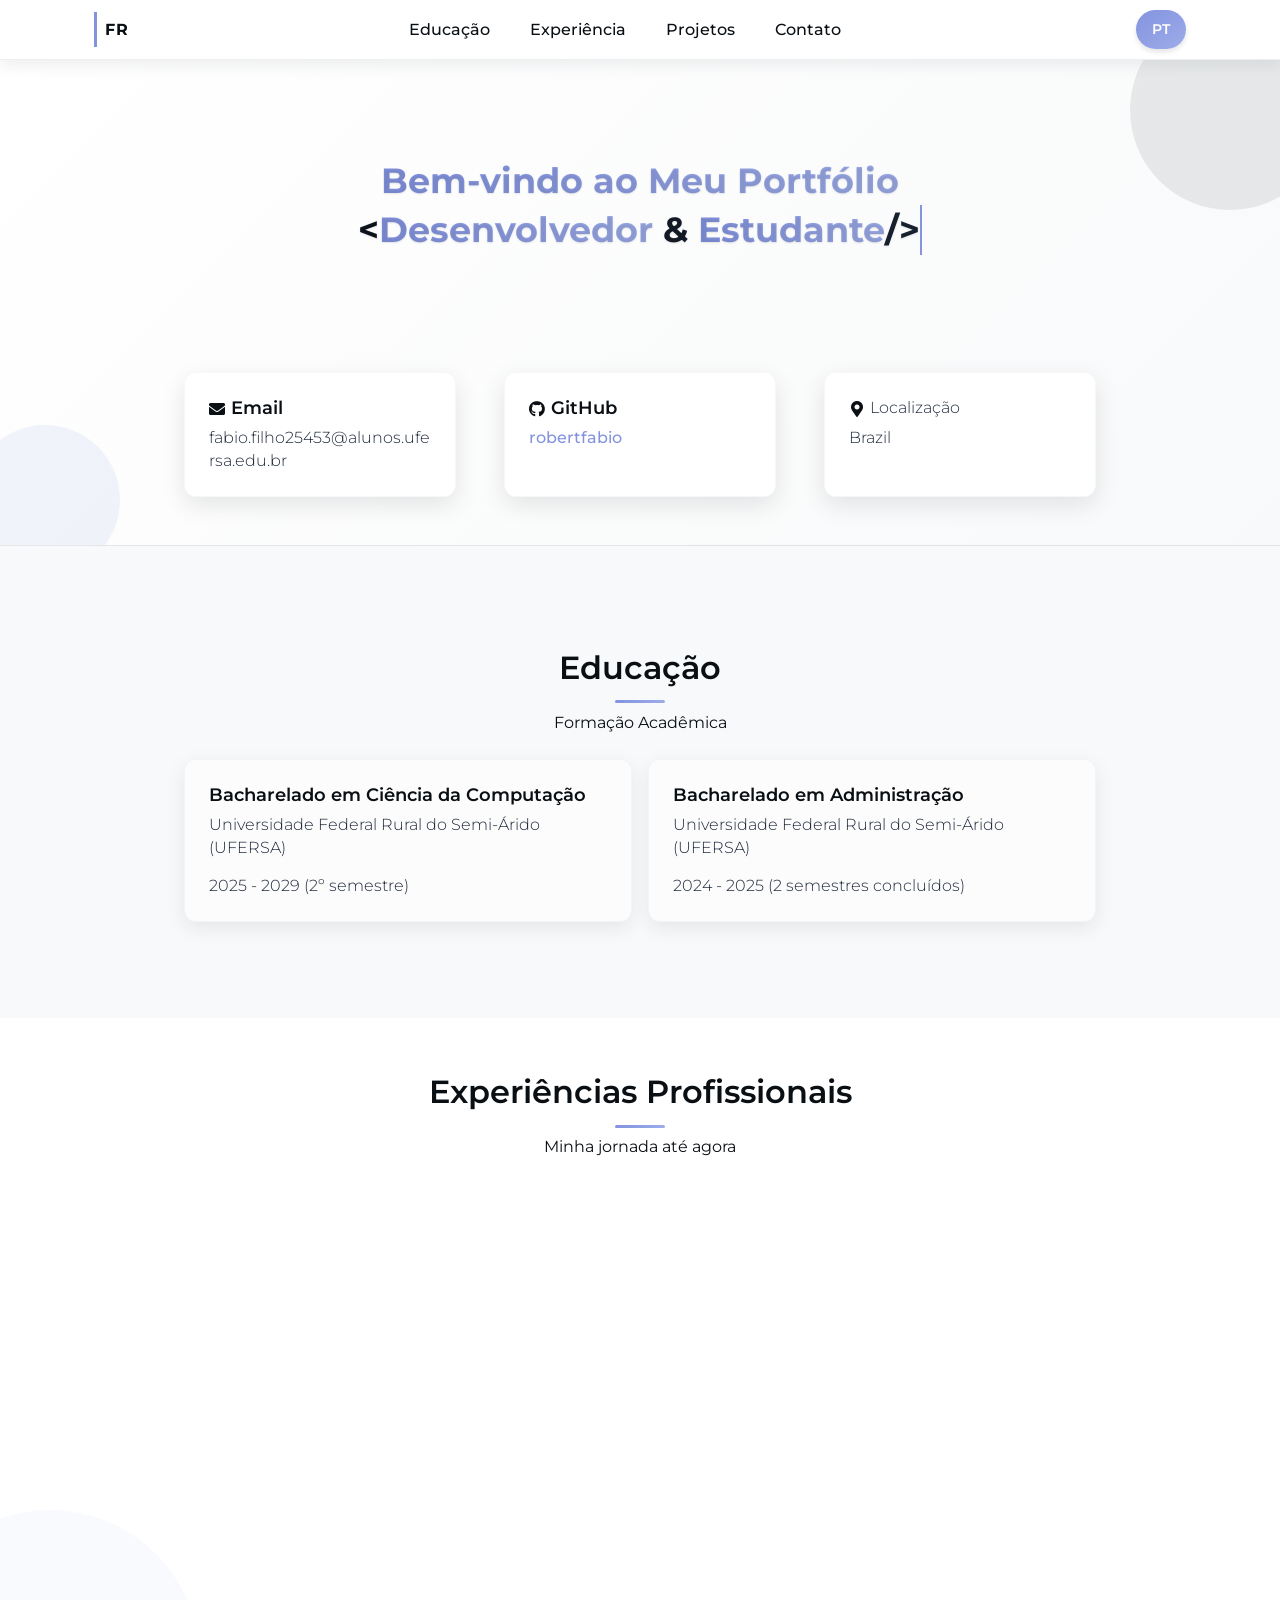
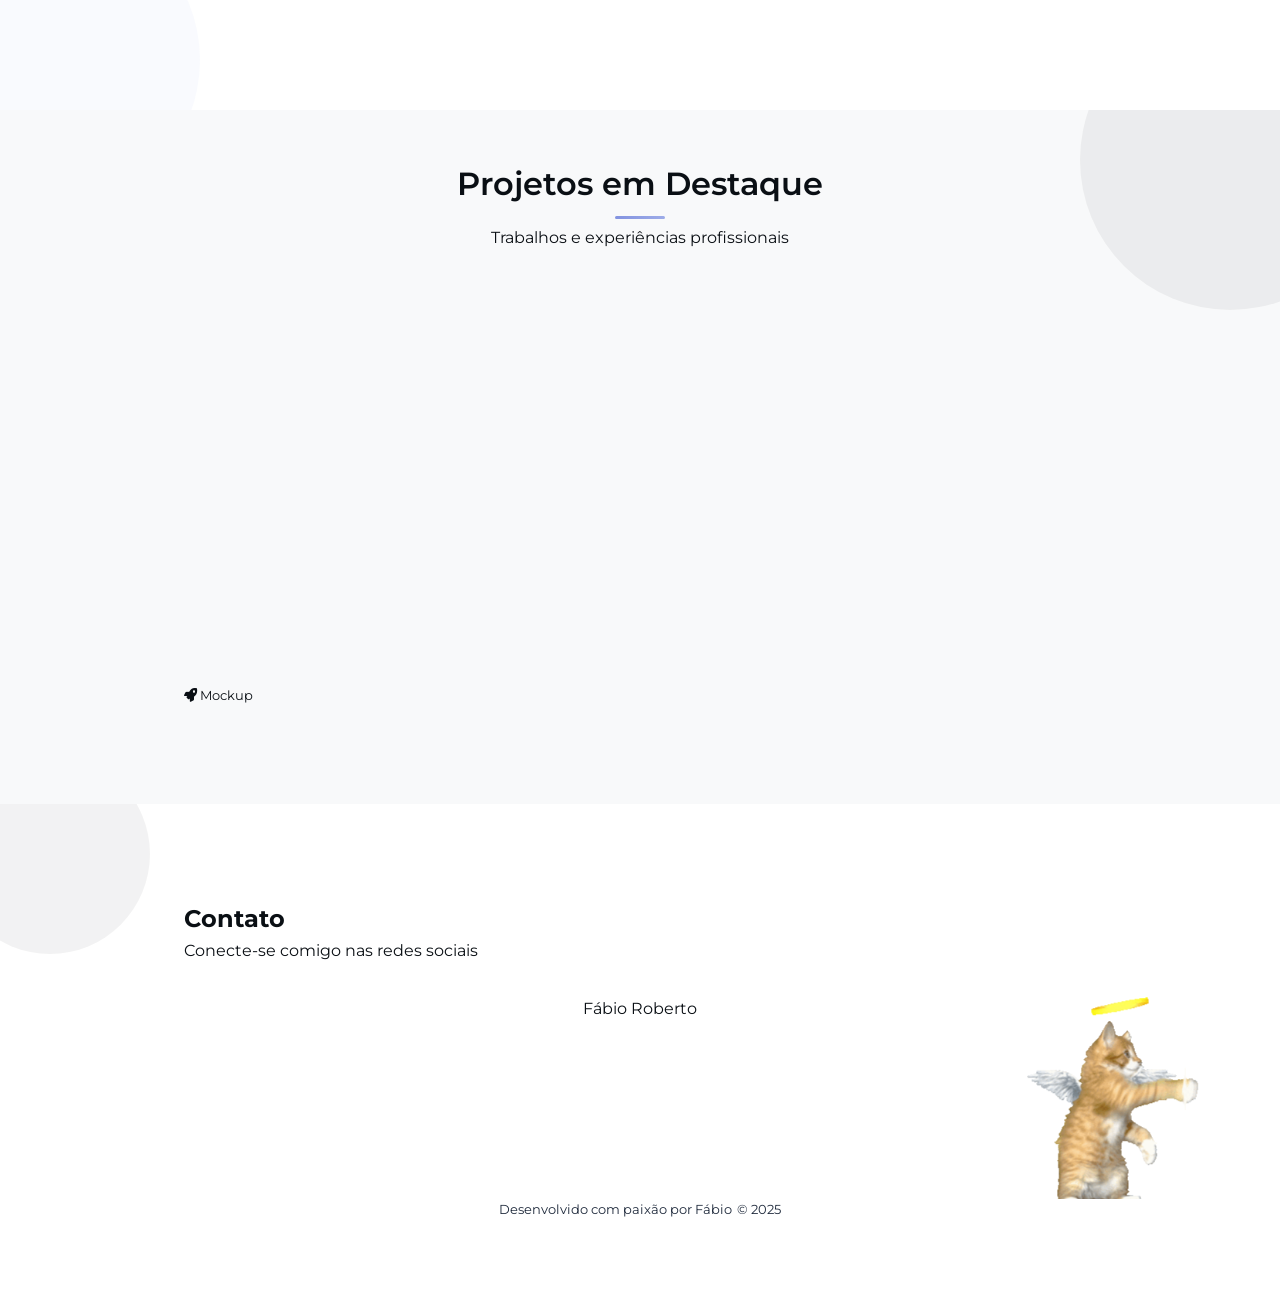
==== commit a56dd191: "Fix small things" ====
--- a/index.html
+++ b/index.html
@@ -32,16 +32,17 @@
       href="https://cdnjs.cloudflare.com/ajax/libs/animate.css/4.1.1/animate.min.css"
     />
 
-    <title>Fábio Gurgel - Portfolio</title>
+    <title>Fábio Roberto - Portfólio</title>
   </head>
 
   <body>
     <!-- Topbar -->
     <div id="topbar" class="sticky">
       <div class="topbar container">
+        <!-- Esquerda: Logo -->
         <div class="logo-container">
           <div class="logo noselect" id="logo-button">
-            <span>FG</span>
+            <span>FR</span>
           </div>
           <div class="logo-menu" id="logo-menu">
             <a href="#" class="logo-menu-item" id="theme-toggle">
@@ -56,22 +57,25 @@
           </div>
         </div>
 
+        <!-- Centro: Navbar -->
+        <nav id="main-nav">
+          <a href="#education" data-i18n="nav-education">Educação</a>
+          <a href="#experience" data-i18n="nav-experience">Experiência</a>
+          <a href="#projects" data-i18n="nav-projects">Projetos</a>
+          <a href="#contact" data-i18n="nav-contact">Contato</a>
+        </nav>
+
+        <!-- Direita: Seletor de linguagem -->
+        <div id="language-toggle" class="language-selector" title="PT → English / EN → Português">
+          <span>PT</span>
+        </div>
+
+        <!-- Botão menu mobile -->
         <button class="menu-toggle" id="menu-toggle" title="Menu de navegação">
           <span></span>
           <span></span>
           <span></span>
         </button>
-
-        <nav id="main-nav">
-          <a href="#education" data-i18n="nav-education">Educação</a>
-          <a href="#experience" data-i18n="nav-experience">Experiência</a>
-          <a href="#projects" data-i18n="nav-projects">Projetos</a>
-          <a href="#contact" data-i18n="nav-contact">Contato</a>
-          
-          <div id="language-toggle" class="language-selector" title="PT → English / EN → Português">
-            <span>PT</span>
-          </div>
-        </nav>
       </div>
     </div>
 
@@ -80,7 +84,9 @@
       <div class="container">
         <h2 class="animate__animated animate__fadeIn">
           <span data-i18n="banner-welcome">Bem-vindo ao Meu Portfólio</span> <br />
-          &#60;<span data-i18n="banner-developer">Desenvolvedor</span> & <span data-i18n="banner-student">Estudante</span>/&#62;
+          <div class="typing-text">
+            &#60;<span data-i18n="banner-developer">Desenvolvedor</span> & <span data-i18n="banner-student">Estudante</span>/&#62;
+          </div>
         </h2>
 
         <div class="cards animate__animated animate__fadeInUp animate__delay-1s">
@@ -262,10 +268,12 @@
                 <!-- ... seus outros links sociais ... -->
             </div>
     
+            <img class="cat-gif" src="img/cat.gif" alt="One Cat">
+
             <!-- Adicione este container para o badge -->
             <div class="linkedin-badge-container">
-                <div class="badge-base LI-profile-badge light-theme-badge" data-locale="pt_BR" data-size="large" data-theme="light" data-type="VERTICAL" data-vanity="fábio-gurgel" data-version="v1"><a class="badge-base__link LI-simple-link" href="https://br.linkedin.com/in/f%C3%A1bio-gurgel?trk=profile-badge">Fábio Gurgel</a></div>
-                <div class="badge-base LI-profile-badge dark-theme-badge" data-locale="pt_BR" data-size="large" data-theme="dark" data-type="VERTICAL" data-vanity="fábio-gurgel" data-version="v1"><a class="badge-base__link LI-simple-link" href="https://br.linkedin.com/in/f%C3%A1bio-gurgel?trk=profile-badge">Fábio Gurgel</a></div>
+                <div class="badge-base LI-profile-badge light-theme-badge" data-locale="pt_BR" data-size="large" data-theme="light" data-type="VERTICAL" data-vanity="fábio-gurgel" data-version="v1"><a class="badge-base__link LI-simple-link" href="https://br.linkedin.com/in/f%C3%A1bioroberto?trk=profile-badge">Fábio Roberto</a></div>
+                <div class="badge-base LI-profile-badge dark-theme-badge" data-locale="pt_BR" data-size="large" data-theme="dark" data-type="VERTICAL" data-vanity="fábio-gurgel" data-version="v1"><a class="badge-base__link LI-simple-link" href="https://br.linkedin.com/in/f%C3%A1bioroberto?trk=profile-badge">Fábio Roberto</a></div>
             </div>
             
             <div class="links animate__animated animate__fadeInUp animate__delay-1s">
@@ -281,7 +289,7 @@
     
                 <a
                     class="card card-min"
-                    href="https://www.linkedin.com/in/f%C3%A1bio-gurgel/"
+                    href="www.linkedin.com/in/fábioroberto"
                     target="_blank"
                     rel="noopener"
                     title="LinkedIn"
@@ -313,16 +321,16 @@
 
     <footer class="container" style="font-size: small; padding-top: 0;">
       <div class="animate__animated animate__fadeIn animate__delay-1s" style="display: flex; justify-content: center; align-items: center; gap: 5px; color: var(--primary-light);">
-        <span data-i18n="footer-designed">Designed with passion by Fábio Gurgel</span> © 2025
+        <span data-i18n="footer-designed">Designed with passion by Fábio R.D.G.F.</span> © 2025
       </div>
     </footer>
 
     <!-- Scripts -->
     <script src="js/i18n.js"></script>
     <script src="js/app.js"></script>
+    <script src="https://platform.linkedin.com/badges/js/profile.js" async defer type="text/javascript"></script>
     
     <!-- Adicione o script do LinkedIn aqui -->
-    <script src="https://platform.linkedin.com/badges/js/profile.js" async defer type="text/javascript"></script>
 </body>
 </html>
 
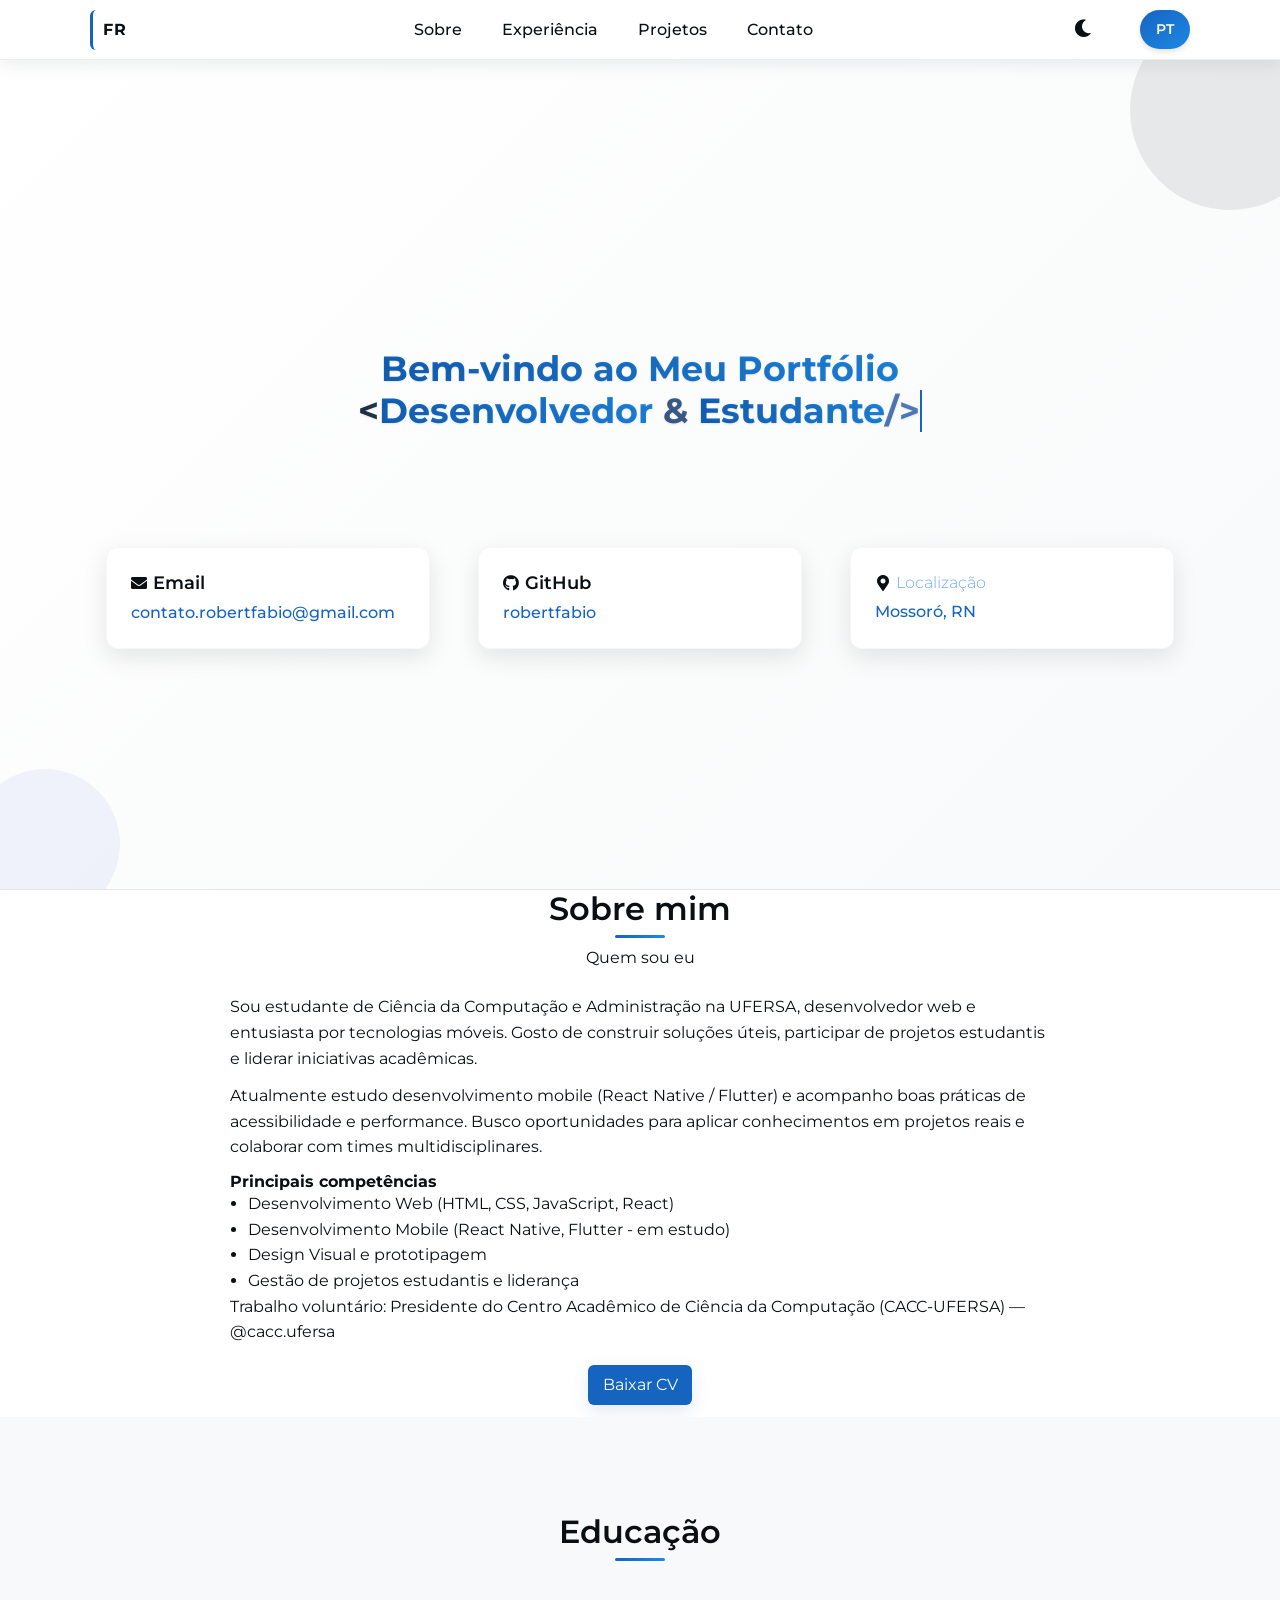
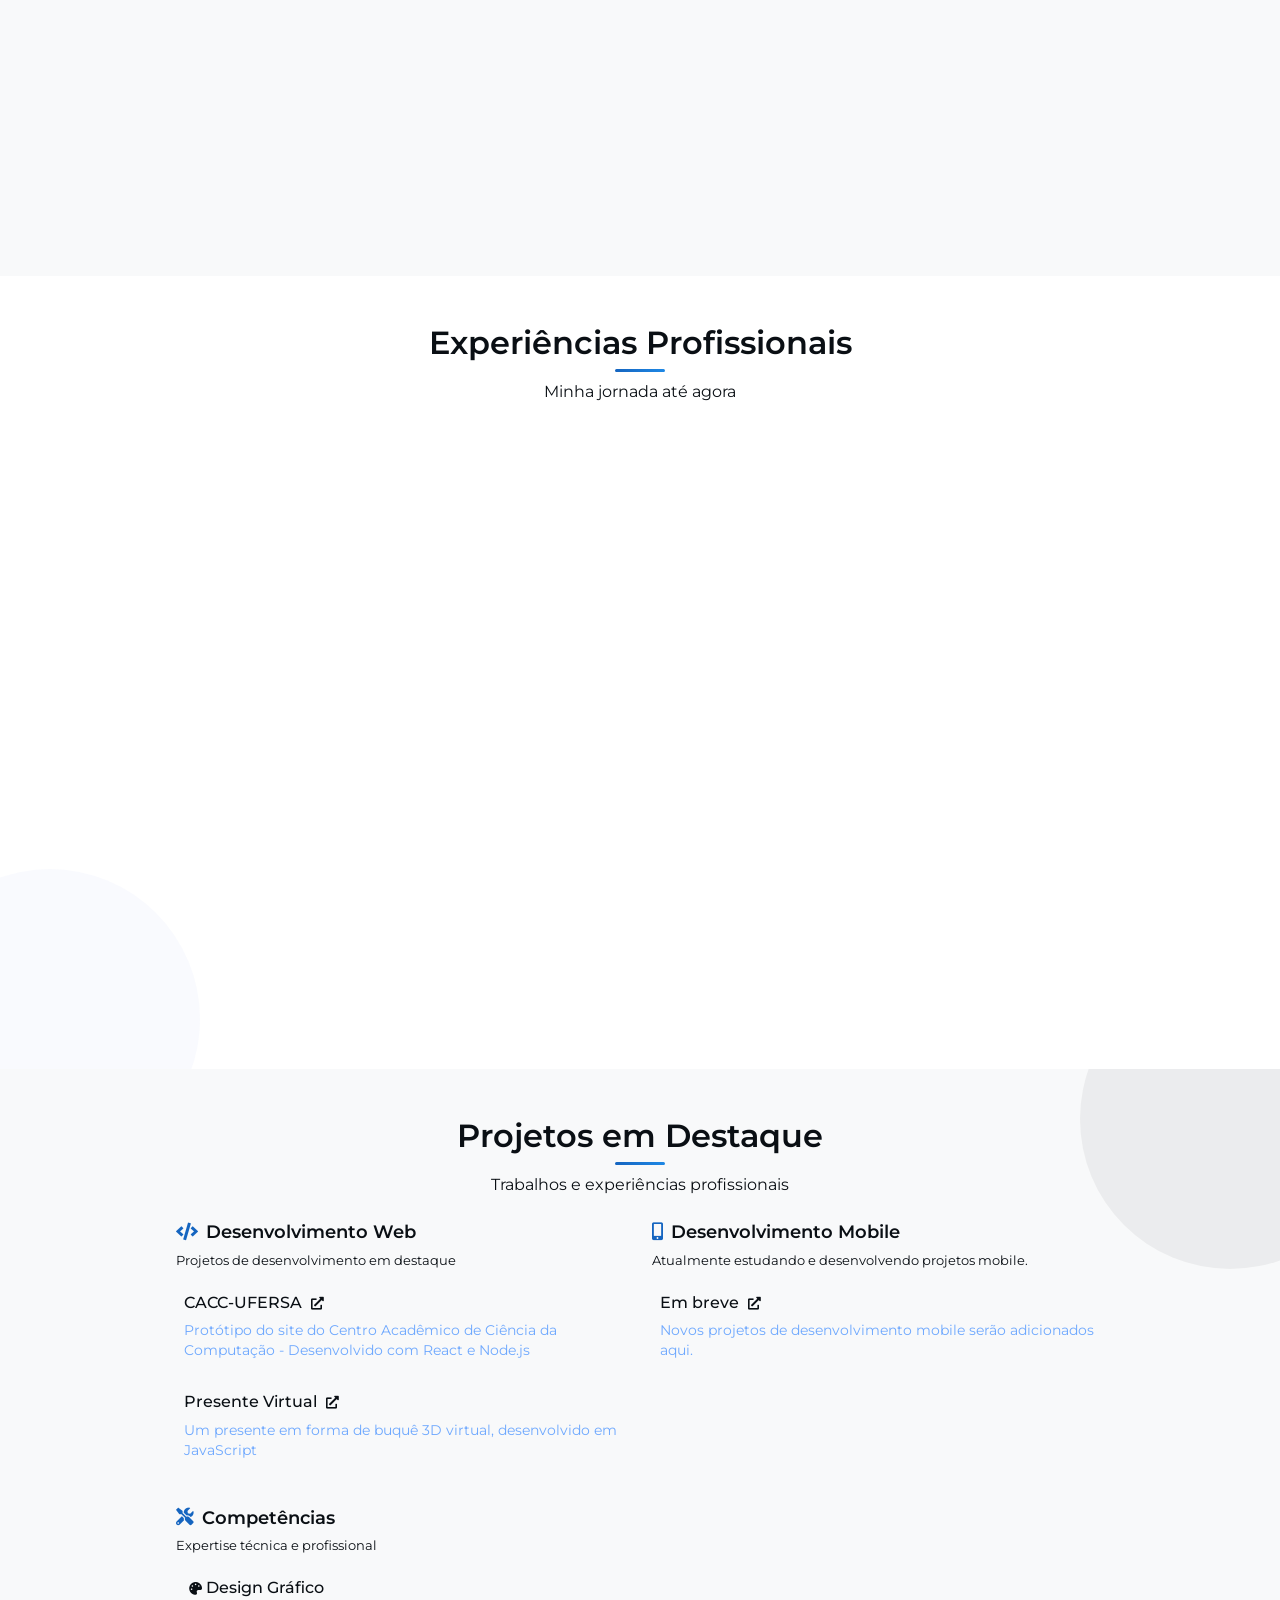
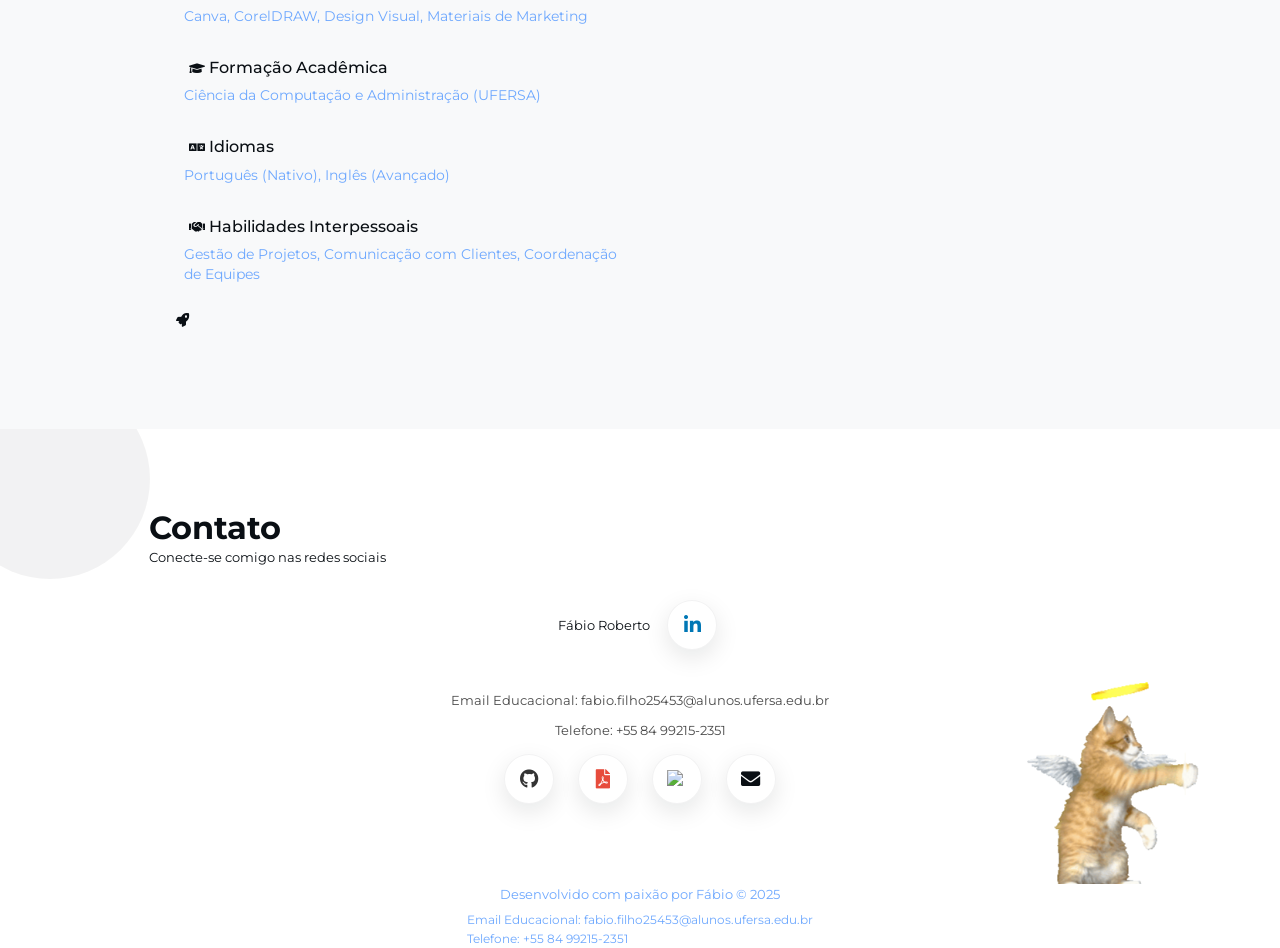
==== commit 55e05f82: "Tentando atualizar/consertar Mudando coisas" ====
--- a/index.html
+++ b/index.html
@@ -3,10 +3,8 @@
   <head>
     <!-- Required meta tags -->
     <meta charset="utf-8" />
-    <meta
-      name="viewport"
-      content="width=device-width, initial-scale=1, shrink-to-fit=no"
-    />
+    <meta name="viewport" content="width=device-width, initial-scale=1, shrink-to-fit=no" />
+    <meta name="theme-color" content="#0d6efd" />
     <!-- <meta http-equiv="refresh" content="3" /> -->
 
     <!-- Personal CSS -->
@@ -20,6 +18,9 @@
       crossorigin="anonymous"
     />
 
+    <!-- Academicons -->
+    <link rel="stylesheet" href="https://cdnjs.cloudflare.com/ajax/libs/academicons/1.9.2/css/academicons.min.css" integrity="sha512-bU4R5UoEBv4o/iVw5U+K2k/CgD029sF307h/C+AonD3LpCHkLXiJtTfL2OKw6aEaYI9cI9xI0hG2i+3p1/f6fQ==" crossorigin="anonymous" referrerpolicy="no-referrer" />
+
     <!-- Material Icons -->
     <link
       href="https://fonts.googleapis.com/icon?family=Material+Icons"
@@ -41,37 +42,31 @@
       <div class="topbar container">
         <!-- Esquerda: Logo -->
         <div class="logo-container">
-          <div class="logo noselect" id="logo-button">
+          <div class="logo noselect" id="logo-button" aria-label="Home" onclick="location.href='#'">
             <span>FR</span>
           </div>
-          <div class="logo-menu" id="logo-menu">
-            <a href="#" class="logo-menu-item" id="theme-toggle">
-              <i class="fas fa-moon"></i> <span data-i18n="logo-theme">Tema</span>
-            </a>
-            <a href="#banner" class="logo-menu-item">
-              <i class="fas fa-home"></i> <span data-i18n="logo-home">Início</span>
-            </a>
-            <a href="#" class="logo-menu-item" id="share-button">
-              <i class="fas fa-share-alt"></i> <span data-i18n="logo-share">Compartilhar</span>
-            </a>
-          </div>
         </div>
 
         <!-- Centro: Navbar -->
-        <nav id="main-nav">
-          <a href="#education" data-i18n="nav-education">Educação</a>
+        <nav id="main-nav" aria-label="Navegação principal">
+          <a href="#about" data-i18n="nav-about">Sobre</a>
           <a href="#experience" data-i18n="nav-experience">Experiência</a>
           <a href="#projects" data-i18n="nav-projects">Projetos</a>
           <a href="#contact" data-i18n="nav-contact">Contato</a>
         </nav>
 
-        <!-- Direita: Seletor de linguagem -->
-        <div id="language-toggle" class="language-selector" title="PT → English / EN → Português">
-          <span>PT</span>
+        <!-- Direita: Controles -->
+        <div class="controls">
+            <a href="#" class="theme-toggle" id="theme-toggle" aria-label="Alternar tema">
+                <i class="fas fa-moon"></i>
+            </a>
+            <div id="language-toggle" class="language-selector" title="PT → English / EN → Português">
+              <span>PT</span>
+            </div>
         </div>
 
         <!-- Botão menu mobile -->
-        <button class="menu-toggle" id="menu-toggle" title="Menu de navegação">
+        <button class="menu-toggle" id="menu-toggle" title="Menu de navegação" aria-label="Abrir menu">
           <span></span>
           <span></span>
           <span></span>
@@ -92,7 +87,7 @@
         <div class="cards animate__animated animate__fadeInUp animate__delay-1s">
           <div class="card">
             <h4><i class="fas fa-envelope"></i> Email</h4>
-            <p>fabio.filho25453@alunos.ufersa.edu.br</p>
+            <p><a href="mailto:contato.robertfabio@gmail.com">contato.robertfabio@gmail.com</a></p>
           </div>
 
           <div class="card">
@@ -102,11 +97,29 @@
 
           <div class="card">
             <h4><i class="fas fa-map-marker-alt"></i> <span data-i18n="banner-location">Localização</span></h4>
-            <p>Brazil</p>
-          </div>
+            <p><a href="https://www.google.com/maps/place/Mossor%C3%B3,+RN,+Brazil" target="_blank" rel="noopener">Mossoró, RN</a></p>
+          </div>
+
+          <!-- CV card removed from banner to keep header clean -->
         </div>
       </div>
     </section>
+
+    <!-- About Me -->
+  <section id="about" class="container">
+    <header>
+      <h2 data-i18n="about-title">Sobre mim</h2>
+      <p data-i18n="about-subtitle">Quem sou eu</p>
+    </header>
+    <div class="animate__animated animate__fadeInUp animate__delay-1s">
+      <p data-i18n="about-bio"></p>
+      <p data-i18n="about-bio-2"></p>
+      <h4 data-i18n="about-skills-title"></h4>
+      <div data-i18n="about-skills-list"></div>
+  <p data-i18n="about-volunteer"></p>
+  <p class="cv-card" data-i18n="about-cta"></p>
+    </div>
+  </section>
 
     <!-- Education -->
     <section id="education" class="alternative">
@@ -120,7 +133,7 @@
           <div class="card">
             <h4 data-i18n="education-bsc-cs">Bacharelado em Ciência da Computação</h4>
             <p data-i18n="education-ufersa">Universidade Federal Rural do Semi-Árido (UFERSA)</p>
-            <p>2025 - 2029 (2º <span data-i18n="education-semester">semestre</span>)</p>
+            <p>2025 - 2028 (3º <span data-i18n="education-semester">semestre</span>)</p>
           </div>
 
           <div class="card">
@@ -140,17 +153,24 @@
           <p data-i18n="experience-subtitle">Minha jornada até agora</p>
         </header>
 
-        <div class="content-grid animate__animated animate__fadeInUp animate__delay-1s">
+          <div class="content-grid animate__animated animate__fadeInUp animate__delay-1s">
+          <!-- Reorder: Presidente first, then Coordenador, then Designer -->
+          <div class="experience exp-3" data-target="#desc-exp-3">
+            <h4><i class="fas fa-sitemap"></i> <span data-i18n="experience-president">Presidente</span></h4>
+            <p data-i18n="experience-cacc-center">Centro Acadêmico de Ciência da Computação (UFERSA)</p>
+            <small>2025 - Atualmente</small>
+          </div>
+
+          <div class="experience exp-2" data-target="#desc-exp-2">
+            <h4><i class="fas fa-users"></i> <span data-i18n="experience-coordinator">Coordenador Geral & Secretário</span></h4>
+            <p data-i18n="experience-admin-center">Centro Acadêmico de Administração (UFERSA)</p>
+            <small>2024 - 2025</small>
+          </div>
+
           <div class="experience exp-1 active" data-target="#desc-exp-1">
             <h4><i class="fas fa-paint-brush"></i> <span data-i18n="experience-graphic-designer">Designer Gráfico</span></h4>
             <p data-i18n="experience-local-print">Gráfica Local</p>
             <small>2024 (3 <span data-i18n="experience-months">meses</span>)</small>
-          </div>
-
-          <div class="experience exp-2" data-target="#desc-exp-2">
-            <h4><i class="fas fa-users"></i> <span data-i18n="experience-coordinator">Coordenador Geral & Secretário</span></h4>
-            <p data-i18n="experience-admin-center">Centro Acadêmico de Administração (UFERSA)</p>
-            <small>2024 - 2025</small>
           </div>
 
           <div class="exp-descriptions">
@@ -173,6 +193,16 @@
                 <li data-i18n="experience-coordinated-activities">Coordenação de atividades administrativas</li>
               </ul>
             </div>
+
+            <div id="desc-exp-3" class="exp-description">
+              <h2 data-i18n="experience-volunteer-president">Trabalho Voluntário</h2>
+              <p>2025 - Atualmente</p>
+              <ul>
+                <li data-i18n="experience-led-initiatives">Liderança de iniciativas para promover a integração e o desenvolvimento dos estudantes de Ciência da Computação.</li>
+                <li data-i18n="experience-represented-students">Representação dos interesses dos estudantes junto à coordenação do curso e à universidade.</li>
+                <li data-i18n="experience-managed-social-media">Gestão da comunicação e redes sociais, incluindo o Instagram <a href="https://www.instagram.com/cacc.ufersa" target="_blank" rel="noopener">@cacc.ufersa</a>.</li>
+              </ul>
+            </div>
           </div>
         </div>
       </div>
@@ -198,7 +228,7 @@
                 CACC-UFERSA <i class="fas fa-external-link-alt"></i>
               </a>
               <small class="text-muted" data-i18n="projects-cacc">
-                Site do Centro Acadêmico de Ciência da Computação - Desenvolvido com React, Node.js e Tailwind CSS
+                MVP do Centro Acadêmico de Ciência da Computação - Desenvolvido com React e Node.js
               </small>
             </div>
 
@@ -207,7 +237,23 @@
                 Presente Virtual <i class="fas fa-external-link-alt"></i>
               </a>
               <small class="text-muted" data-i18n="projects-portfolio">
-                Um presente em forma de buquê 3D virtual, desenvolvido em JavaScript puro
+                Um presente em forma de buquê 3D virtual, desenvolvido em JavaScript
+              </small>
+            </div>
+          </div>
+
+          <div class="softwares">
+            <h4><i class="fas fa-mobile-alt"></i> <span data-i18n="projects-mobile-dev">Desenvolvimento Mobile</span></h4>
+            <p style="font-size: small" class="pb-3" data-i18n="projects-mobile-highlight">
+              Atualmente estudando e desenvolvendo projetos mobile.
+            </p>
+
+            <div class="project-item">
+              <a href="#" rel="noopener">
+                Em breve <i class="fas fa-external-link-alt"></i>
+              </a>
+              <small class="text-muted" data-i18n="projects-soon">
+                Novos projetos de desenvolvimento mobile serão adicionados aqui.
               </small>
             </div>
           </div>
@@ -239,7 +285,7 @@
                 <i class="fas fa-language"></i> <span data-i18n="projects-languages">Idiomas</span>
               </a>
               <small class="text-muted" data-i18n="projects-languages-info">
-                Português (Nativo), Inglês (Avançado)
+                Português (Nativo), Inglês (Intermediário)
               </small>
             </div>
 
@@ -254,7 +300,7 @@
           </div>
         </div>
 
-        <small class="note mt-3"><i class="fas fa-rocket"> </i> <span data-i18n="projects-mockup">Mockup</span></small>
+        <small class="note mt-3"><i class="fas fa-rocket"> </i>
       </div>
     </section>
 
@@ -264,17 +310,31 @@
             <h2 data-i18n="contact-title">Contato</h2>
             <p data-i18n="contact-subtitle">Conecte-se comigo nas redes sociais</p>
             
-            <div class="social-links">
-                <!-- ... seus outros links sociais ... -->
-            </div>
+      <div class="social-links">
+                <!-- LinkedIn badge (light/dark) -->
+                <div class="linkedin-badge-container">
+                  <!-- Light theme badge -->
+                  <div class="light-theme-badge">
+                    <div class="badge-base LI-profile-badge" data-locale="pt_BR" data-size="medium" data-theme="light" data-type="HORIZONTAL" data-vanity="fábioroberto" data-version="v1"><a class="badge-base__link LI-simple-link" href="https://br.linkedin.com/in/f%C3%A1bioroberto?trk=profile-badge">Fábio Roberto</a></div>
+                  </div>
+
+                  <!-- Dark theme fallback badge: show only in dark mode if needed -->
+                  <div class="dark-theme-badge">
+                    <div class="badge-base LI-profile-badge" data-locale="pt_BR" data-size="medium" data-theme="dark" data-type="HORIZONTAL" data-vanity="fábioroberto" data-version="v1"><a class="badge-base__link LI-simple-link" href="https://br.linkedin.com/in/f%C3%A1bioroberto?trk=profile-badge">Fábio Roberto</a></div>
+                  </div>
+
+                  <!-- Fallback simple card for older browsers / accessibility -->
+                  <a class="card card-min linkedin-fallback" href="https://www.linkedin.com/in/fabioroberto" target="_blank" rel="noopener" title="LinkedIn">
+                    <i class="fab fa-linkedin-in fa-lg" aria-hidden="true"></i>
+                    <span class="sr-only">LinkedIn</span>
+                  </a>
+                </div>
+      </div>
     
             <img class="cat-gif" src="img/cat.gif" alt="One Cat">
 
-            <!-- Adicione este container para o badge -->
-            <div class="linkedin-badge-container">
-                <div class="badge-base LI-profile-badge light-theme-badge" data-locale="pt_BR" data-size="large" data-theme="light" data-type="VERTICAL" data-vanity="fábio-gurgel" data-version="v1"><a class="badge-base__link LI-simple-link" href="https://br.linkedin.com/in/f%C3%A1bioroberto?trk=profile-badge">Fábio Roberto</a></div>
-                <div class="badge-base LI-profile-badge dark-theme-badge" data-locale="pt_BR" data-size="large" data-theme="dark" data-type="VERTICAL" data-vanity="fábio-gurgel" data-version="v1"><a class="badge-base__link LI-simple-link" href="https://br.linkedin.com/in/f%C3%A1bioroberto?trk=profile-badge">Fábio Roberto</a></div>
-            </div>
+            <p class="contact-info" data-i18n="contact-email">Email Educacional: <span id="contact-email">fabio.filho25453@alunos.ufersa.edu.br</span></p>
+            <p class="contact-info" data-i18n="contact-phone">Telefone: <span id="contact-phone">+55 84 99215-2351</span></p>
             
             <div class="links animate__animated animate__fadeInUp animate__delay-1s">
                 <a
@@ -287,15 +347,7 @@
                     <i class="fab fa-github fa-lg"></i>
                 </a>
     
-                <a
-                    class="card card-min"
-                    href="www.linkedin.com/in/fábioroberto"
-                    target="_blank"
-                    rel="noopener"
-                    title="LinkedIn"
-                >
-                    <i class="fab fa-linkedin-in fa-lg"></i>
-                </a>
+  <!-- LinkedIn handled above via badge and fallback -->
     
                 <a
                     class="card card-min"
@@ -306,12 +358,30 @@
                 >
                     <i class="fas fa-file-pdf fa-lg"></i>
                 </a>
+
+                <a
+                    class="card card-min"
+                    href="https://lattes.cnpq.br/2818508321705130"
+                    target="_blank"
+                    rel="noopener"
+                    title="Currículo Lattes"
+                >
+                    <picture>
+                      <!-- Prefer PNG if present (higher-fidelity from user) -->
+                      <source srcset="img/lattes.png" type="image/png">
+                      <!-- Fallback to SVG included in repo -->
+                      <img src="img/lattes.svg" alt="Lattes" class="lattes-icon" />
+                    </picture>
+                    <span class="sr-only">Lattes</span>
+                </a>
                 
                 <a
                     class="card card-min"
                     href="#"
                     id="contact-email-btn"
-                    title="Copiar email: fabio.filho25453@alunos.ufersa.edu.br"
+                    title="Copiar email: contato.robertfabio@gmail.com"
+                    aria-label="Copiar e-mail"
+                    data-email="contato.robertfabio@gmail.com"
                 >
                     <i class="fas fa-envelope fa-lg"></i>
                 </a>
@@ -320,8 +390,14 @@
     </section>
 
     <footer class="container" style="font-size: small; padding-top: 0;">
-      <div class="animate__animated animate__fadeIn animate__delay-1s" style="display: flex; justify-content: center; align-items: center; gap: 5px; color: var(--primary-light);">
-        <span data-i18n="footer-designed">Designed with passion by Fábio R.D.G.F.</span> © 2025
+      <div class="animate__animated animate__fadeIn animate__delay-1s" style="display: flex; flex-direction: column; align-items: center; gap: 6px; color: var(--primary-light);">
+        <div>
+          <span data-i18n="footer-designed">Designed with passion by Fábio R.D.G.F.</span> © 2025
+        </div>
+        <div style="font-size: 0.9em; color: var(--muted);">
+          <div>Email Educacional: <a href="mailto:fabio.filho25453@alunos.ufersa.edu.br">fabio.filho25453@alunos.ufersa.edu.br</a></div>
+          <div>Telefone: <a href="tel:+5584992152351">+55 84 99215-2351</a></div>
+        </div>
       </div>
     </footer>
 
--- a/css/main.css
+++ b/css/main.css
@@ -30,8 +30,9 @@
   --primary: #0A0F14; /* Black Pearl - Dark base */
   --primary-light: #1E293B; /* Slightly lighter than Black Pearl */
   --accent: #8393e0; /* Medium Lavender Blue */
-  --accent-light: #9dace8; /* Lighter Lavender Blue */
-  --accent-dark: #6a7ccc; /* Darker Lavender Blue */
+  --accent: #1565C0; /* Professional Blue (darker, higher contrast) */
+  --accent-light: #1E88E5; /* Lighter professional blue for highlights */
+  --accent-dark: #0D47A1; /* Darker blue for hover states */
 
   --background: #FFFFFF;
   --background-alternative: #F8F9FA; /* Very light gray with minimal blue undertone */
@@ -58,6 +59,11 @@
   --section-padding-sm: var(--sp-md);
   --section-padding-md: var(--sp-xl);
   --section-padding-lg: var(--sp-xxl);
+  
+  /* Layout e tipografia fluida */
+  --max-width: 1100px;
+  --gap: 1rem;
+  /* remove duplicate --primary-light override */
 }
 
 /* Reset */
@@ -69,6 +75,7 @@
 
 html {
   scroll-behavior: smooth;
+  font-size: 16px;
 }
 
 body {
@@ -210,25 +217,115 @@
   background-color: rgba(18, 18, 18, 0.97);
 }
 
-/* Medias */
-@media (max-width: 480px) {
-  section,
-  footer {
-    padding-top: var(--sp-md);
-    padding-bottom: var(--sp-md);
-  }
-  
-  section header {
-    margin-bottom: var(--sp-md);
-  }
-  
-  section header h2 {
-    font-size: 1.3rem;
-  }
-  
-  section header p {
-    font-size: 0.85rem;
-  }
+/* Layout e tipografia fluida */
+:root{
+  --max-width: 1100px;
+  --gap: 1rem;
+  --primary-light: #6ea8fe;
+}
+
+/* Fluid font sizing */
+html { font-size: 16px; }
+h1, h2, h3, h4 { line-height: 1.2; }
+h2 { font-size: clamp(1.4rem, 2.5vw, 2rem); }
+
+/* Container centralizado */
+.container { max-width: var(--max-width); margin: 0 auto; padding: 0 1rem; box-sizing: border-box; }
+
+/* Make images/GIFs responsive */
+img, .cat-gif, .project-image { max-width: 100%; height: auto; display: block; }
+
+/* Topbar responsive */
+.topbar { display:flex; align-items:center; justify-content:space-between; gap:var(--gap); padding:0.75rem 0; }
+#main-nav { display:flex; gap:1rem; align-items:center; }
+.menu-toggle { display:none; background:none; border:0; padding:0.5rem; cursor:pointer; }
+
+/* Cards grid responsive */
+.cards { display:grid; grid-template-columns: repeat(3, 1fr); gap:1rem; }
+.content-grid { display:grid; grid-template-columns: 1fr 1fr; gap:1rem; align-items:start; }
+
+/* CV download: center and style button */
+.cv-card { text-align: center; }
+.cv-link { display:inline-block; background: var(--accent); color: #fff; padding: 0.45rem 0.9rem; border-radius: 6px; box-shadow: 0 6px 18px rgba(13,71,161,0.12); transition: transform .18s ease, box-shadow .18s ease; }
+.cv-link:hover { transform: translateY(-3px); box-shadow: 0 10px 24px rgba(13,71,161,0.16); }
+
+/* Experience items style tweaks */
+.experience { padding: 0.85rem; border-radius: 8px; background: var(--background); box-shadow: var(--card-shadow); transition: transform .18s ease, box-shadow .18s ease; min-width: 220px; }
+.experience h4 { font-size: 1.05rem; margin-bottom: 0.35rem; }
+.experience p { font-size: 0.95rem; color: var(--medium-gray); margin: 0; }
+.experience small { display:block; margin-top: 0.35rem; color: var(--medium-gray); }
+.experience.exp-3 { border-left: 4px solid var(--accent); padding-left: 0.75rem; }
+/* Normalize card sizes for professional section */
+.content-grid .experience { display:flex; flex-direction:column; justify-content:space-between; height: 140px; }
+.content-grid .exp-descriptions { grid-column: span 2; }
+
+/* Contact area improvements */
+.social-links { display:flex; justify-content:center; margin-bottom: 1rem; }
+.linkedin-badge-container { display:flex; gap:0.75rem; align-items:center; justify-content:center; flex-wrap:wrap; max-width: 420px; margin: 1rem auto; }
+.linkedin-badge-container .linkedin-fallback { display:inline-flex; align-items:center; justify-content:center; padding: 0.5rem; border-radius: 6px; background: var(--light-gray); }
+
+/* Ensure Lattes icon is visible (not white) */
+.ai.ai-lattes { color: var(--accent-dark); }
+
+/* Center links row in contact section */
+.links { display:flex; justify-content:center; gap:0.6rem; align-items:center; flex-wrap:wrap; }
+
+/* Lattes icon sizing and theme-aware color */
+.lattes-icon { width: 20px; height: 20px; display: inline-block; vertical-align: middle; }
+/* If using an SVG image we keep its original colors; for forced color we could use filter on img */
+
+/* About section content enhancements */
+#about .animate__fadeInUp { max-width: 820px; margin: 0 auto; text-align: left; }
+#about .animate__fadeInUp p { margin-bottom: 0.75rem; }
+#about .animate__fadeInUp ul { margin-left: 1.1rem; }
+
+/* Ensure CTA inside about uses same cv-link style */
+#about .cv-link { margin-top: 0.5rem; }
+
+/* Contact section visual improvements */
+.links .card { background: var(--background); box-shadow: var(--card-shadow); padding: 0.6rem; border-radius: 6px; }
+.contact-info { text-align: center; color: var(--dark-gray); margin-top: 0.5rem; }
+.social-links { margin-bottom: 0.5rem; }
+
+/* Small card icons bigger touch area */
+.card-min { padding:0.75rem; min-width:44px; min-height:44px; display:inline-flex; align-items:center; justify-content:center; }
+
+/* Mobile breakpoints */
+@media (max-width: 992px) {
+  .cards { grid-template-columns: repeat(2, 1fr); }
+  .content-grid { grid-template-columns: 1fr; }
+  #main-nav { gap:0.5rem; font-size:0.95rem; }
+}
+
+@media (max-width: 600px) {
+  .cards { grid-template-columns: 1fr; }
+  .topbar { flex-wrap:wrap; }
+  .logo-menu { display:none; }
+  .menu-toggle { display:block; }
+  #main-nav { 
+    position: absolute;
+    top: 64px;
+    right: 0;
+    left: 0;
+    background: var(--bg, #fff);
+    display: none;
+    flex-direction: column;
+    padding: 1rem;
+    gap: 0.5rem;
+    box-shadow: 0 8px 20px rgba(0,0,0,0.08);
+    z-index: 100;
+  }
+  #main-nav.show { display:flex; }
+  .projects { display:flex; flex-direction:column; gap:1rem; }
+  .card { padding:0.85rem; }
+  .cat-gif { max-width: 280px; margin: 0.5rem auto; }
+}
+
+/* Improve readability for small devices */
+@media (max-width: 420px) {
+  html { font-size: 14px; }
+  .menu-toggle { padding:0.6rem; }
+  .card-min { min-width:48px; min-height:48px; }
 }
 
 @media (min-width: 576px) {
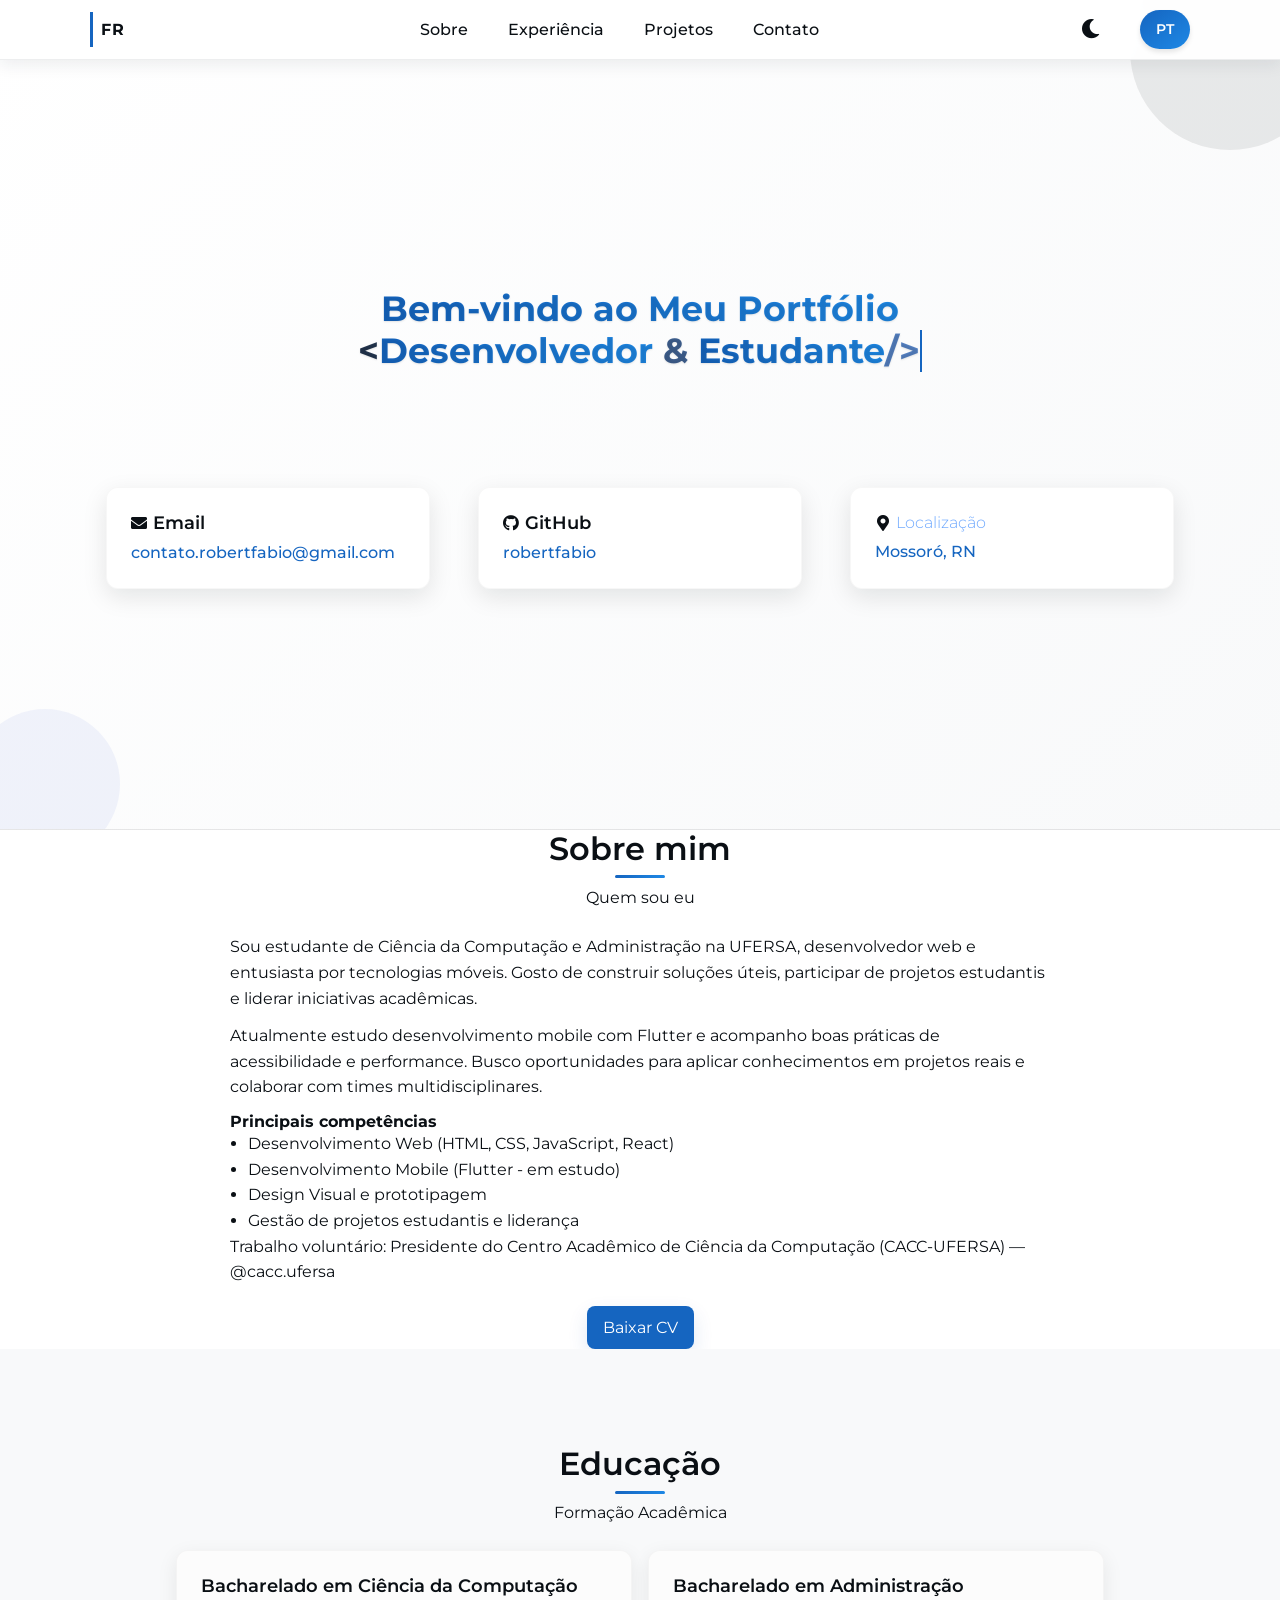
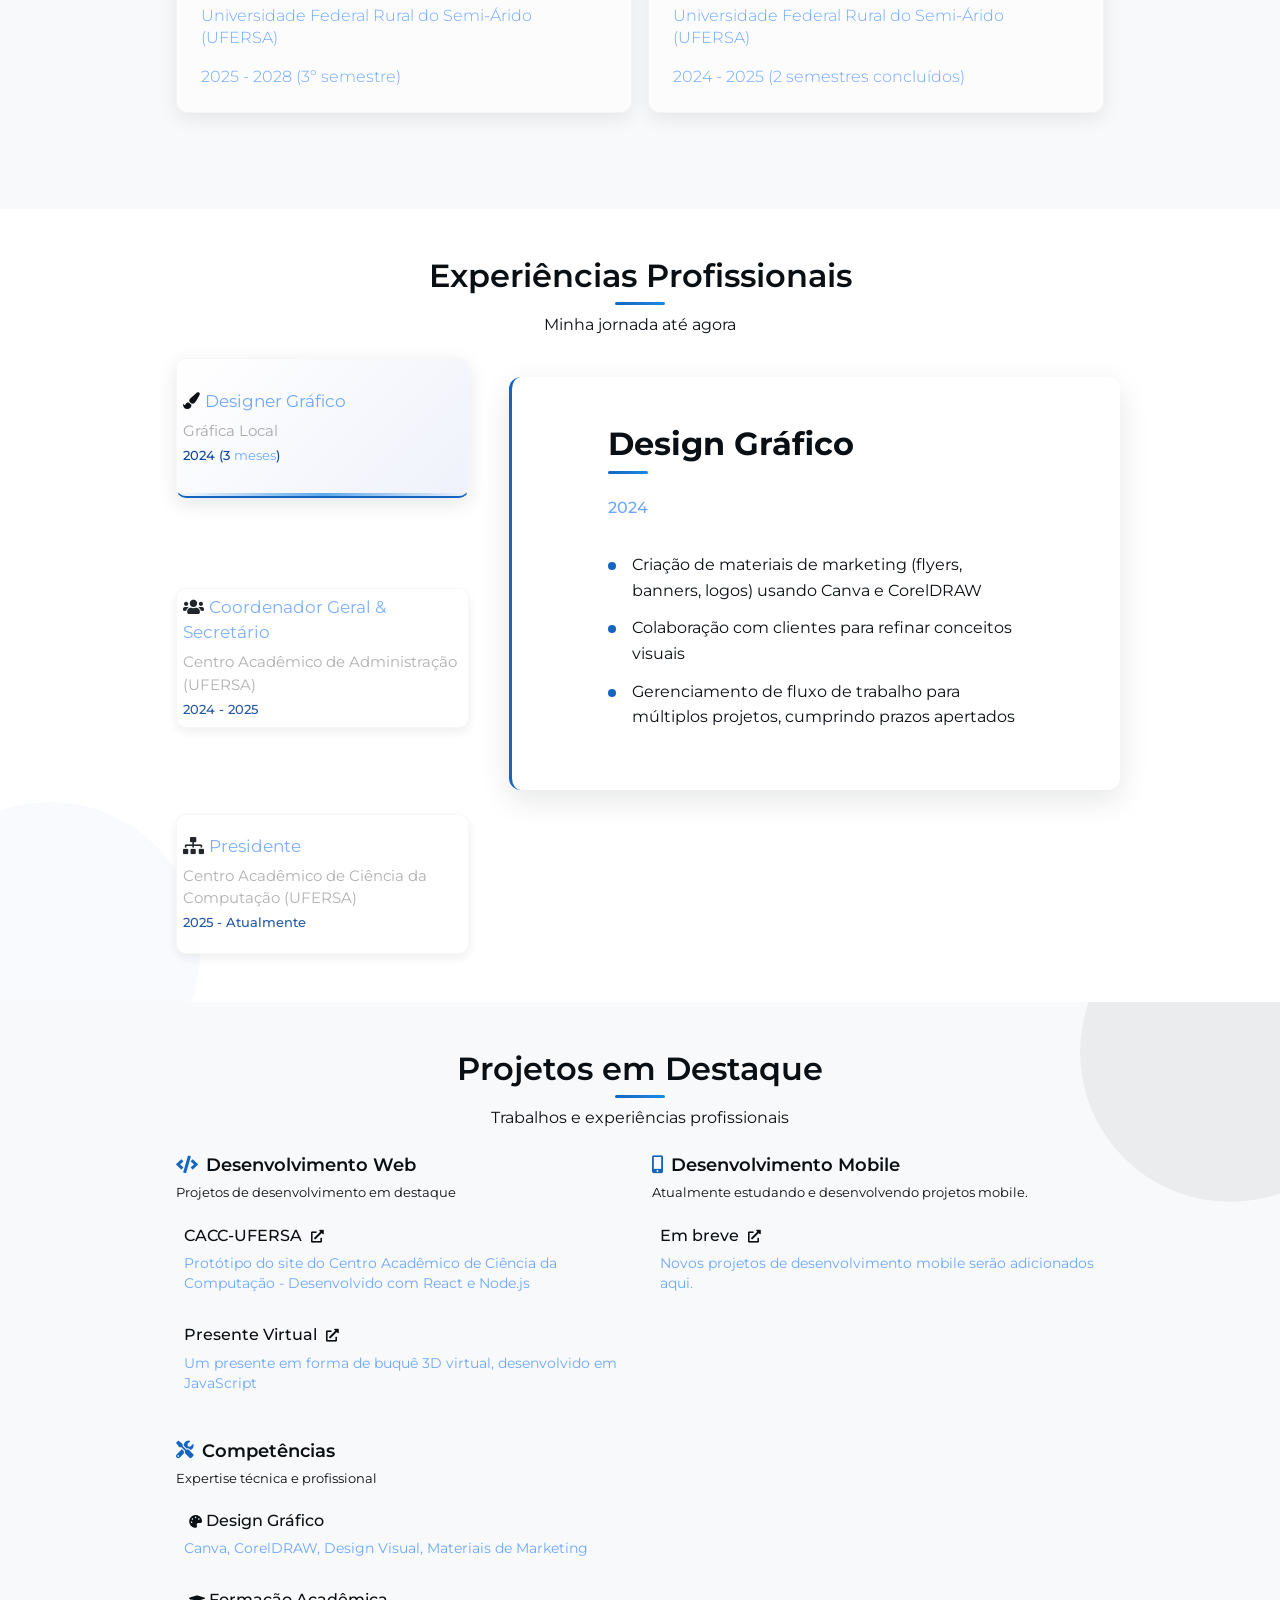
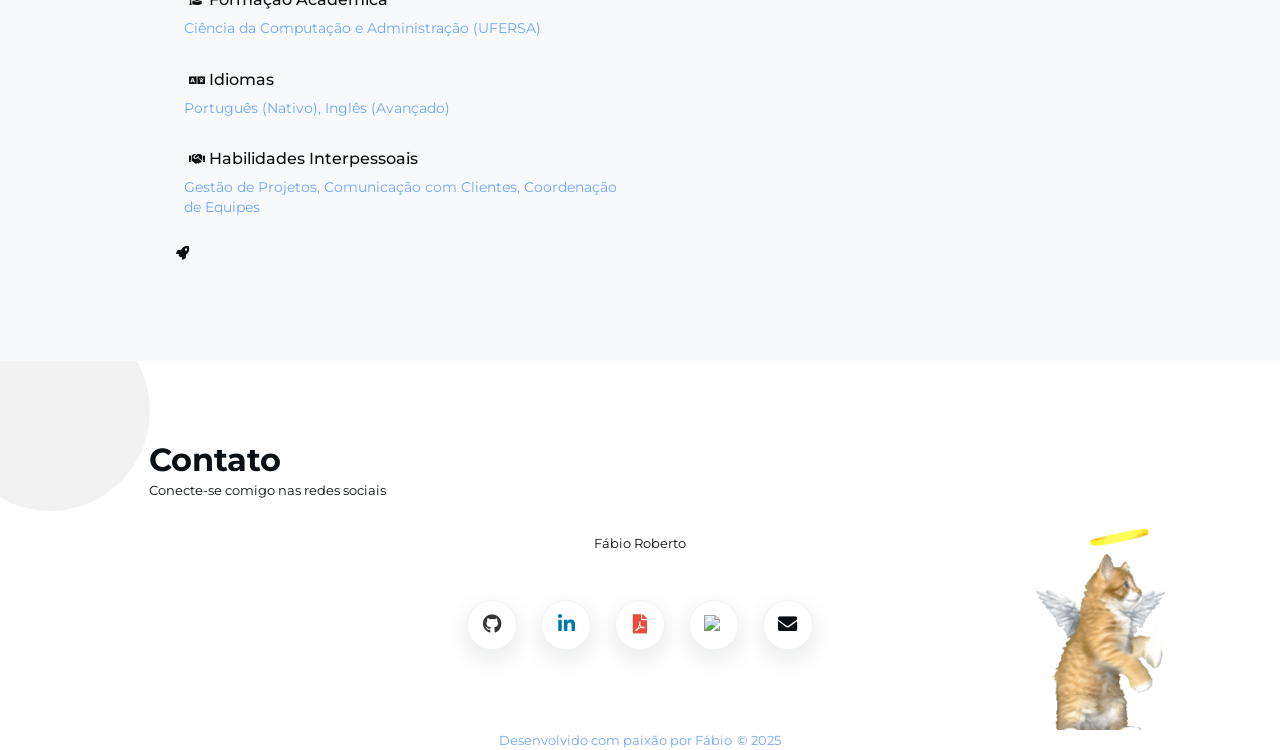
==== commit f4535596: "topbar bugado no mobile" ====
--- a/index.html
+++ b/index.html
@@ -48,6 +48,7 @@
         </div>
 
         <!-- Centro: Navbar -->
+        <!-- Centro: Navbar (moved out for better mobile behavior) -->
         <nav id="main-nav" aria-label="Navegação principal">
           <a href="#about" data-i18n="nav-about">Sobre</a>
           <a href="#experience" data-i18n="nav-experience">Experiência</a>
@@ -100,7 +101,6 @@
             <p><a href="https://www.google.com/maps/place/Mossor%C3%B3,+RN,+Brazil" target="_blank" rel="noopener">Mossoró, RN</a></p>
           </div>
 
-          <!-- CV card removed from banner to keep header clean -->
         </div>
       </div>
     </section>
@@ -116,8 +116,8 @@
       <p data-i18n="about-bio-2"></p>
       <h4 data-i18n="about-skills-title"></h4>
       <div data-i18n="about-skills-list"></div>
-  <p data-i18n="about-volunteer"></p>
-  <p class="cv-card" data-i18n="about-cta"></p>
+      <p data-i18n="about-volunteer"></p>
+      <div data-i18n="about-cta"></div>
     </div>
   </section>
 
@@ -310,7 +310,7 @@
             <h2 data-i18n="contact-title">Contato</h2>
             <p data-i18n="contact-subtitle">Conecte-se comigo nas redes sociais</p>
             
-      <div class="social-links">
+            <div class="social-links">
                 <!-- LinkedIn badge (light/dark) -->
                 <div class="linkedin-badge-container">
                   <!-- Light theme badge -->
@@ -323,18 +323,10 @@
                     <div class="badge-base LI-profile-badge" data-locale="pt_BR" data-size="medium" data-theme="dark" data-type="HORIZONTAL" data-vanity="fábioroberto" data-version="v1"><a class="badge-base__link LI-simple-link" href="https://br.linkedin.com/in/f%C3%A1bioroberto?trk=profile-badge">Fábio Roberto</a></div>
                   </div>
 
-                  <!-- Fallback simple card for older browsers / accessibility -->
-                  <a class="card card-min linkedin-fallback" href="https://www.linkedin.com/in/fabioroberto" target="_blank" rel="noopener" title="LinkedIn">
-                    <i class="fab fa-linkedin-in fa-lg" aria-hidden="true"></i>
-                    <span class="sr-only">LinkedIn</span>
-                  </a>
                 </div>
-      </div>
+            </div>
     
             <img class="cat-gif" src="img/cat.gif" alt="One Cat">
-
-            <p class="contact-info" data-i18n="contact-email">Email Educacional: <span id="contact-email">fabio.filho25453@alunos.ufersa.edu.br</span></p>
-            <p class="contact-info" data-i18n="contact-phone">Telefone: <span id="contact-phone">+55 84 99215-2351</span></p>
             
             <div class="links animate__animated animate__fadeInUp animate__delay-1s">
                 <a
@@ -347,7 +339,15 @@
                     <i class="fab fa-github fa-lg"></i>
                 </a>
     
-  <!-- LinkedIn handled above via badge and fallback -->
+                <a
+                    class="card card-min"
+                    href="https://www.linkedin.com/in/fabioroberto"
+                    target="_blank"
+                    rel="noopener noreferrer"
+                    title="LinkedIn"
+                >
+                    <i class="fab fa-linkedin-in fa-lg"></i>
+                </a>
     
                 <a
                     class="card card-min"
@@ -390,14 +390,8 @@
     </section>
 
     <footer class="container" style="font-size: small; padding-top: 0;">
-      <div class="animate__animated animate__fadeIn animate__delay-1s" style="display: flex; flex-direction: column; align-items: center; gap: 6px; color: var(--primary-light);">
-        <div>
-          <span data-i18n="footer-designed">Designed with passion by Fábio R.D.G.F.</span> © 2025
-        </div>
-        <div style="font-size: 0.9em; color: var(--muted);">
-          <div>Email Educacional: <a href="mailto:fabio.filho25453@alunos.ufersa.edu.br">fabio.filho25453@alunos.ufersa.edu.br</a></div>
-          <div>Telefone: <a href="tel:+5584992152351">+55 84 99215-2351</a></div>
-        </div>
+      <div class="animate__animated animate__fadeIn animate__delay-1s" style="display: flex; justify-content: center; align-items: center; gap: 5px; color: var(--primary-light);">
+        <span data-i18n="footer-designed">Designed with passion by Fábio R.D.G.F.</span> © 2025
       </div>
     </footer>
 
--- a/css/main.css
+++ b/css/main.css
@@ -63,6 +63,8 @@
   /* Layout e tipografia fluida */
   --max-width: 1100px;
   --gap: 1rem;
+  /* Text color fallback used by some components (e.g. hamburger lines) */
+  --text-color: var(--primary);
   /* remove duplicate --primary-light override */
 }
 
@@ -246,8 +248,8 @@
 
 /* CV download: center and style button */
 .cv-card { text-align: center; }
-.cv-link { display:inline-block; background: var(--accent); color: #fff; padding: 0.45rem 0.9rem; border-radius: 6px; box-shadow: 0 6px 18px rgba(13,71,161,0.12); transition: transform .18s ease, box-shadow .18s ease; }
-.cv-link:hover { transform: translateY(-3px); box-shadow: 0 10px 24px rgba(13,71,161,0.16); }
+.cv-link { display:inline-block; background: var(--accent); color: #ffffff; padding: 0.45rem 0.9rem; border-radius: 6px; box-shadow: 0 6px 18px rgba(255, 255, 255, 0.12); transition: transform .1s ease, box-shadow .1s ease; }
+.cv-link:hover { transform: translateY(-3px); box-shadow: 0 10px 24px rgba(254, 254, 255, 0.16); }
 
 /* Experience items style tweaks */
 .experience { padding: 0.85rem; border-radius: 8px; background: var(--background); box-shadow: var(--card-shadow); transition: transform .18s ease, box-shadow .18s ease; min-width: 220px; }
@@ -282,6 +284,45 @@
 /* Ensure CTA inside about uses same cv-link style */
 #about .cv-link { margin-top: 0.5rem; }
 
+/* Make the CV download in About centered and keep it visible (disable fade) */
+#about [data-i18n="about-cta"] { text-align: center; }
+#about [data-i18n="about-cta"] .cv-link,
+#about .cv-link {
+  display: inline-block;
+  margin: 0.6rem auto 0;
+  text-align: center;
+  animation: none !important; /* disable animate.css for this element */
+  -webkit-animation: none !important;
+  transition: none !important;
+  opacity: 1 !important; /* ensure it's visible */
+}
+
+/* Also prevent parent fade affecting the CV link's opacity when page languages toggle */
+#about .animate__fadeInUp [data-i18n="about-cta"] { opacity: 1 !important; }
+
+/* Strong override to prevent disappearing on hover or due to parent rules */
+#about .cv-link {
+  background: var(--accent) !important;
+  color: #ffffff !important;
+  padding: 0.55rem 1rem !important;
+  border-radius: 8px !important;
+  box-shadow: 0 8px 20px rgba(13,71,161,0.12) !important;
+  transform: none !important;
+  opacity: 1 !important;
+  pointer-events: auto !important;
+  position: relative !important;
+  z-index: 9999 !important;
+}
+
+#about .cv-link:hover,
+#about [data-i18n="about-cta"] .cv-link:hover {
+  background: var(--accent-dark) !important;
+  color: #fff !important;
+  opacity: 1 !important;
+  box-shadow: 0 12px 28px rgba(13,71,161,0.18) !important;
+  transform: translateY(-3px) !important;
+}
+
 /* Contact section visual improvements */
 .links .card { background: var(--background); box-shadow: var(--card-shadow); padding: 0.6rem; border-radius: 6px; }
 .contact-info { text-align: center; color: var(--dark-gray); margin-top: 0.5rem; }
@@ -301,21 +342,13 @@
   .cards { grid-template-columns: 1fr; }
   .topbar { flex-wrap:wrap; }
   .logo-menu { display:none; }
+  /* Keep hamburger visible and rely on the transform-based sliding panel
+    defined in `topbar.css`. Remove absolute display rules that conflict
+    with the slide-in implementation. Also reserve space so the fixed
+    header does not overlap content. */
   .menu-toggle { display:block; }
-  #main-nav { 
-    position: absolute;
-    top: 64px;
-    right: 0;
-    left: 0;
-    background: var(--bg, #fff);
-    display: none;
-    flex-direction: column;
-    padding: 1rem;
-    gap: 0.5rem;
-    box-shadow: 0 8px 20px rgba(0,0,0,0.08);
-    z-index: 100;
-  }
-  #main-nav.show { display:flex; }
+  /* Reserve top space so the fixed header doesn't cover content */
+  body { padding-top: 64px; }
   .projects { display:flex; flex-direction:column; gap:1rem; }
   .card { padding:0.85rem; }
   .cat-gif { max-width: 280px; margin: 0.5rem auto; }
@@ -350,6 +383,31 @@
 @media (min-width: 768px) {
   section header h2 {
     font-size: 2rem;
+  }
+}
+
+/* Mobile performance and touch-area improvements */
+@media (max-width: 768px) {
+  /* Background-attachment: fixed often causes performance issues and layout glitches on mobile browsers */
+  body {
+    background-attachment: scroll !important;
+    background-position: center top !important;
+  }
+
+  /* Make the hamburger easier to tap and keyboard-focusable */
+  .menu-toggle {
+    padding: 0.8rem !important;
+    min-width: 44px;
+    min-height: 44px;
+    display: inline-flex !important;
+    align-items: center;
+    justify-content: center;
+  }
+
+  .menu-toggle:focus {
+    outline: 3px solid var(--accent-light);
+    outline-offset: 3px;
+    border-radius: 6px;
   }
 }
 
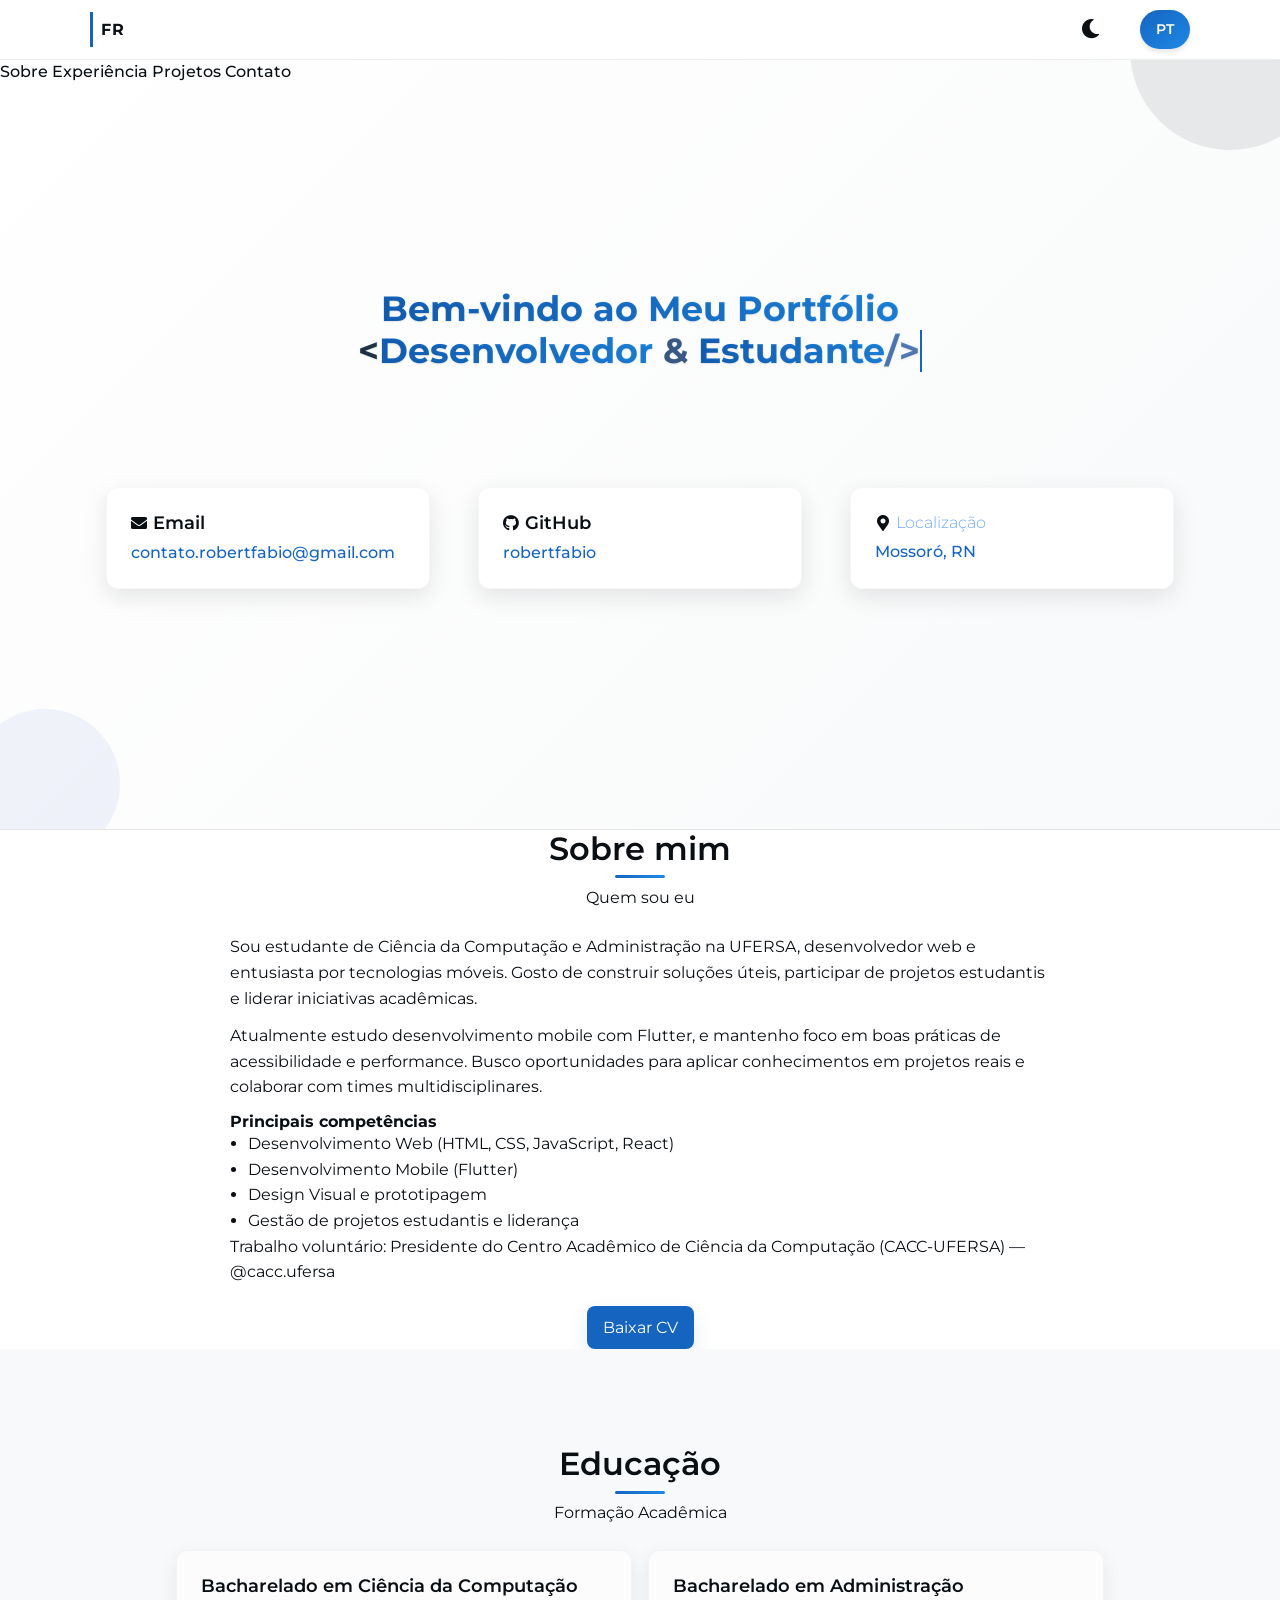
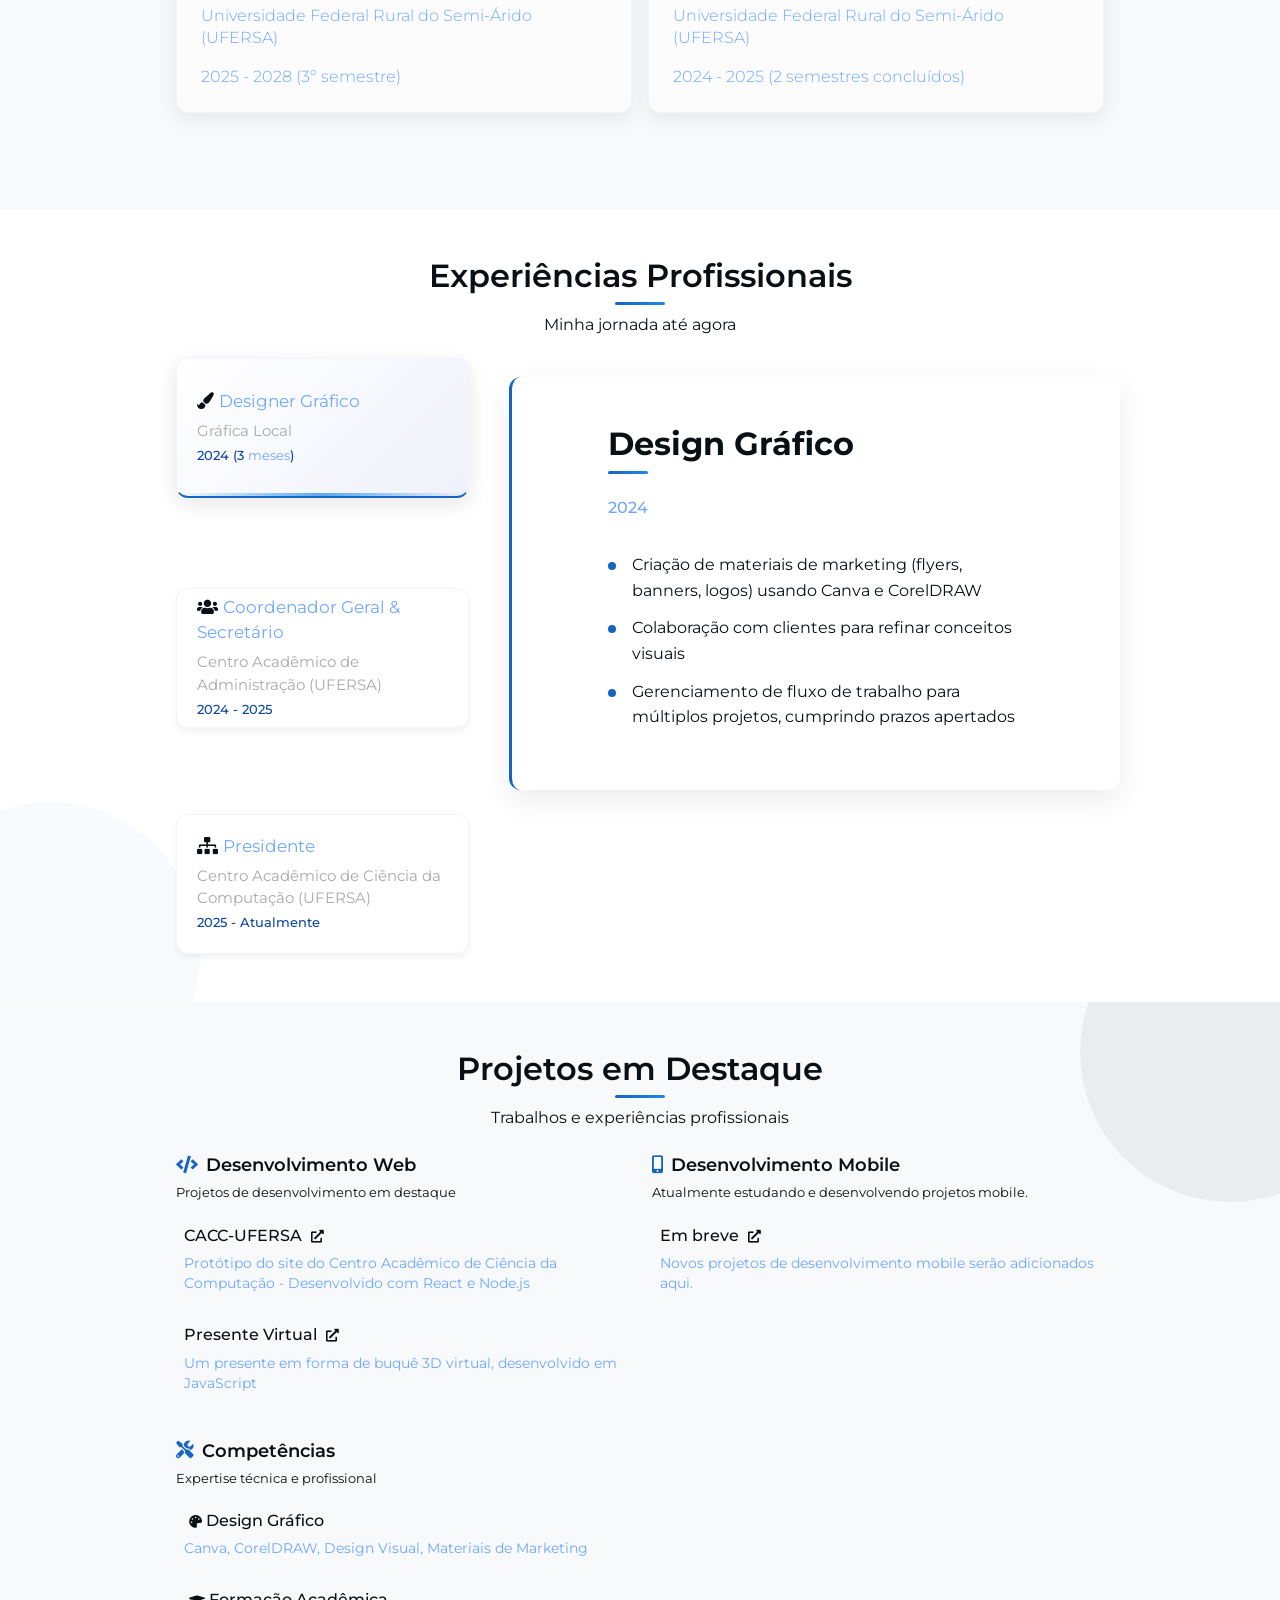
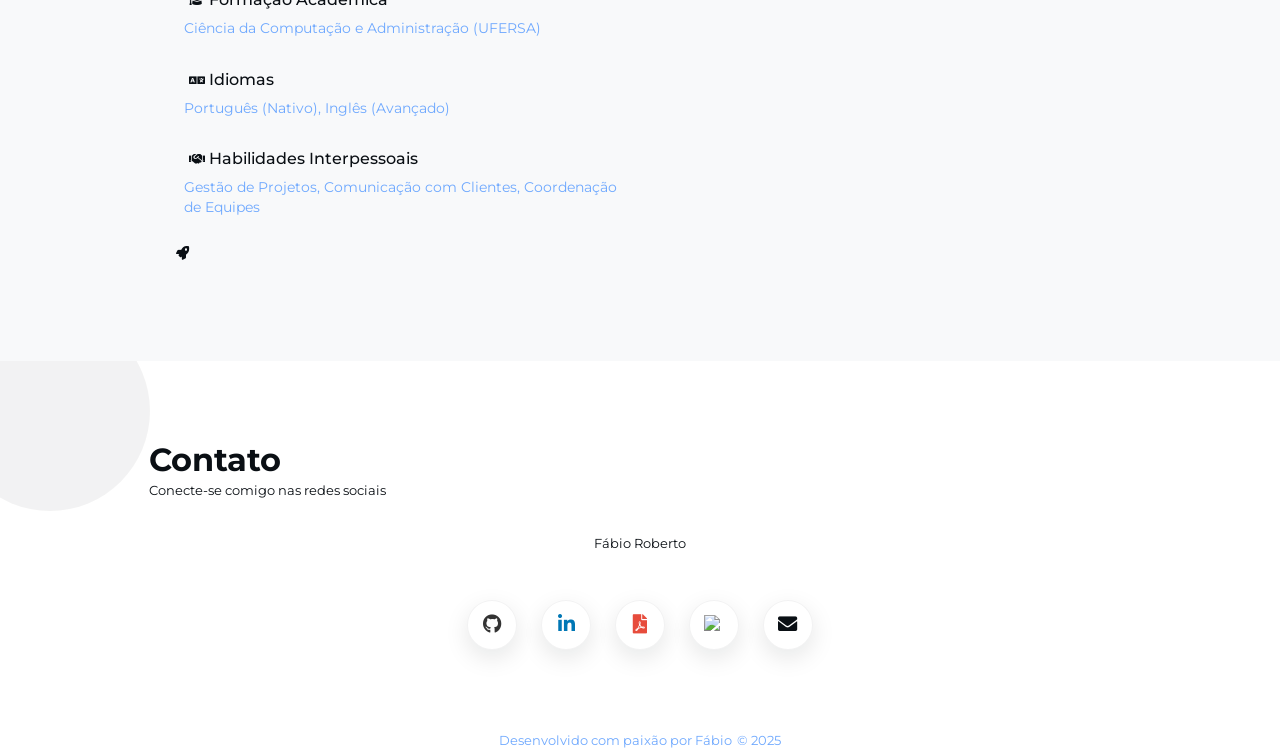
==== commit cb36fbaf: "Tentando consertar topbar no mobile" ====
--- a/index.html
+++ b/index.html
@@ -47,15 +47,6 @@
           </div>
         </div>
 
-        <!-- Centro: Navbar -->
-        <!-- Centro: Navbar (moved out for better mobile behavior) -->
-        <nav id="main-nav" aria-label="Navegação principal">
-          <a href="#about" data-i18n="nav-about">Sobre</a>
-          <a href="#experience" data-i18n="nav-experience">Experiência</a>
-          <a href="#projects" data-i18n="nav-projects">Projetos</a>
-          <a href="#contact" data-i18n="nav-contact">Contato</a>
-        </nav>
-
         <!-- Direita: Controles -->
         <div class="controls">
             <a href="#" class="theme-toggle" id="theme-toggle" aria-label="Alternar tema">
@@ -73,6 +64,16 @@
           <span></span>
         </button>
       </div>
+
+      <!-- Menu de navegação -->
+      <nav id="main-nav" aria-label="Navegação principal">
+        <div class="nav-content">
+          <a href="#about" data-i18n="nav-about">Sobre</a>
+          <a href="#experience" data-i18n="nav-experience">Experiência</a>
+          <a href="#projects" data-i18n="nav-projects">Projetos</a>
+          <a href="#contact" data-i18n="nav-contact">Contato</a>
+        </div>
+      </nav>
     </div>
 
     <!-- Banner -->
@@ -317,16 +318,8 @@
                   <div class="light-theme-badge">
                     <div class="badge-base LI-profile-badge" data-locale="pt_BR" data-size="medium" data-theme="light" data-type="HORIZONTAL" data-vanity="fábioroberto" data-version="v1"><a class="badge-base__link LI-simple-link" href="https://br.linkedin.com/in/f%C3%A1bioroberto?trk=profile-badge">Fábio Roberto</a></div>
                   </div>
-
-                  <!-- Dark theme fallback badge: show only in dark mode if needed -->
-                  <div class="dark-theme-badge">
-                    <div class="badge-base LI-profile-badge" data-locale="pt_BR" data-size="medium" data-theme="dark" data-type="HORIZONTAL" data-vanity="fábioroberto" data-version="v1"><a class="badge-base__link LI-simple-link" href="https://br.linkedin.com/in/f%C3%A1bioroberto?trk=profile-badge">Fábio Roberto</a></div>
-                  </div>
-
                 </div>
             </div>
-    
-            <img class="cat-gif" src="img/cat.gif" alt="One Cat">
             
             <div class="links animate__animated animate__fadeInUp animate__delay-1s">
                 <a
@@ -391,12 +384,13 @@
 
     <footer class="container" style="font-size: small; padding-top: 0;">
       <div class="animate__animated animate__fadeIn animate__delay-1s" style="display: flex; justify-content: center; align-items: center; gap: 5px; color: var(--primary-light);">
-        <span data-i18n="footer-designed">Designed with passion by Fábio R.D.G.F.</span> © 2025
+        <span data-i18n="footer-designed">Designed with passion by Fábio</span> © 2025
       </div>
     </footer>
 
     <!-- Scripts -->
     <script src="js/i18n.js"></script>
+    <script src="js/topbar.js"></script>
     <script src="js/app.js"></script>
     <script src="https://platform.linkedin.com/badges/js/profile.js" async defer type="text/javascript"></script>
     
--- a/css/main.css
+++ b/css/main.css
@@ -342,13 +342,21 @@
   .cards { grid-template-columns: 1fr; }
   .topbar { flex-wrap:wrap; }
   .logo-menu { display:none; }
-  /* Keep hamburger visible and rely on the transform-based sliding panel
-    defined in `topbar.css`. Remove absolute display rules that conflict
-    with the slide-in implementation. Also reserve space so the fixed
-    header does not overlap content. */
   .menu-toggle { display:block; }
-  /* Reserve top space so the fixed header doesn't cover content */
-  body { padding-top: 64px; }
+  #main-nav { 
+    position: absolute;
+    top: 64px;
+    right: 0;
+    left: 0;
+    background: var(--bg, #fff);
+    display: none;
+    flex-direction: column;
+    padding: 1rem;
+    gap: 0.5rem;
+    box-shadow: 0 8px 20px rgba(0,0,0,0.08);
+    z-index: 100;
+  }
+  #main-nav.show { display:flex; }
   .projects { display:flex; flex-direction:column; gap:1rem; }
   .card { padding:0.85rem; }
   .cat-gif { max-width: 280px; margin: 0.5rem auto; }
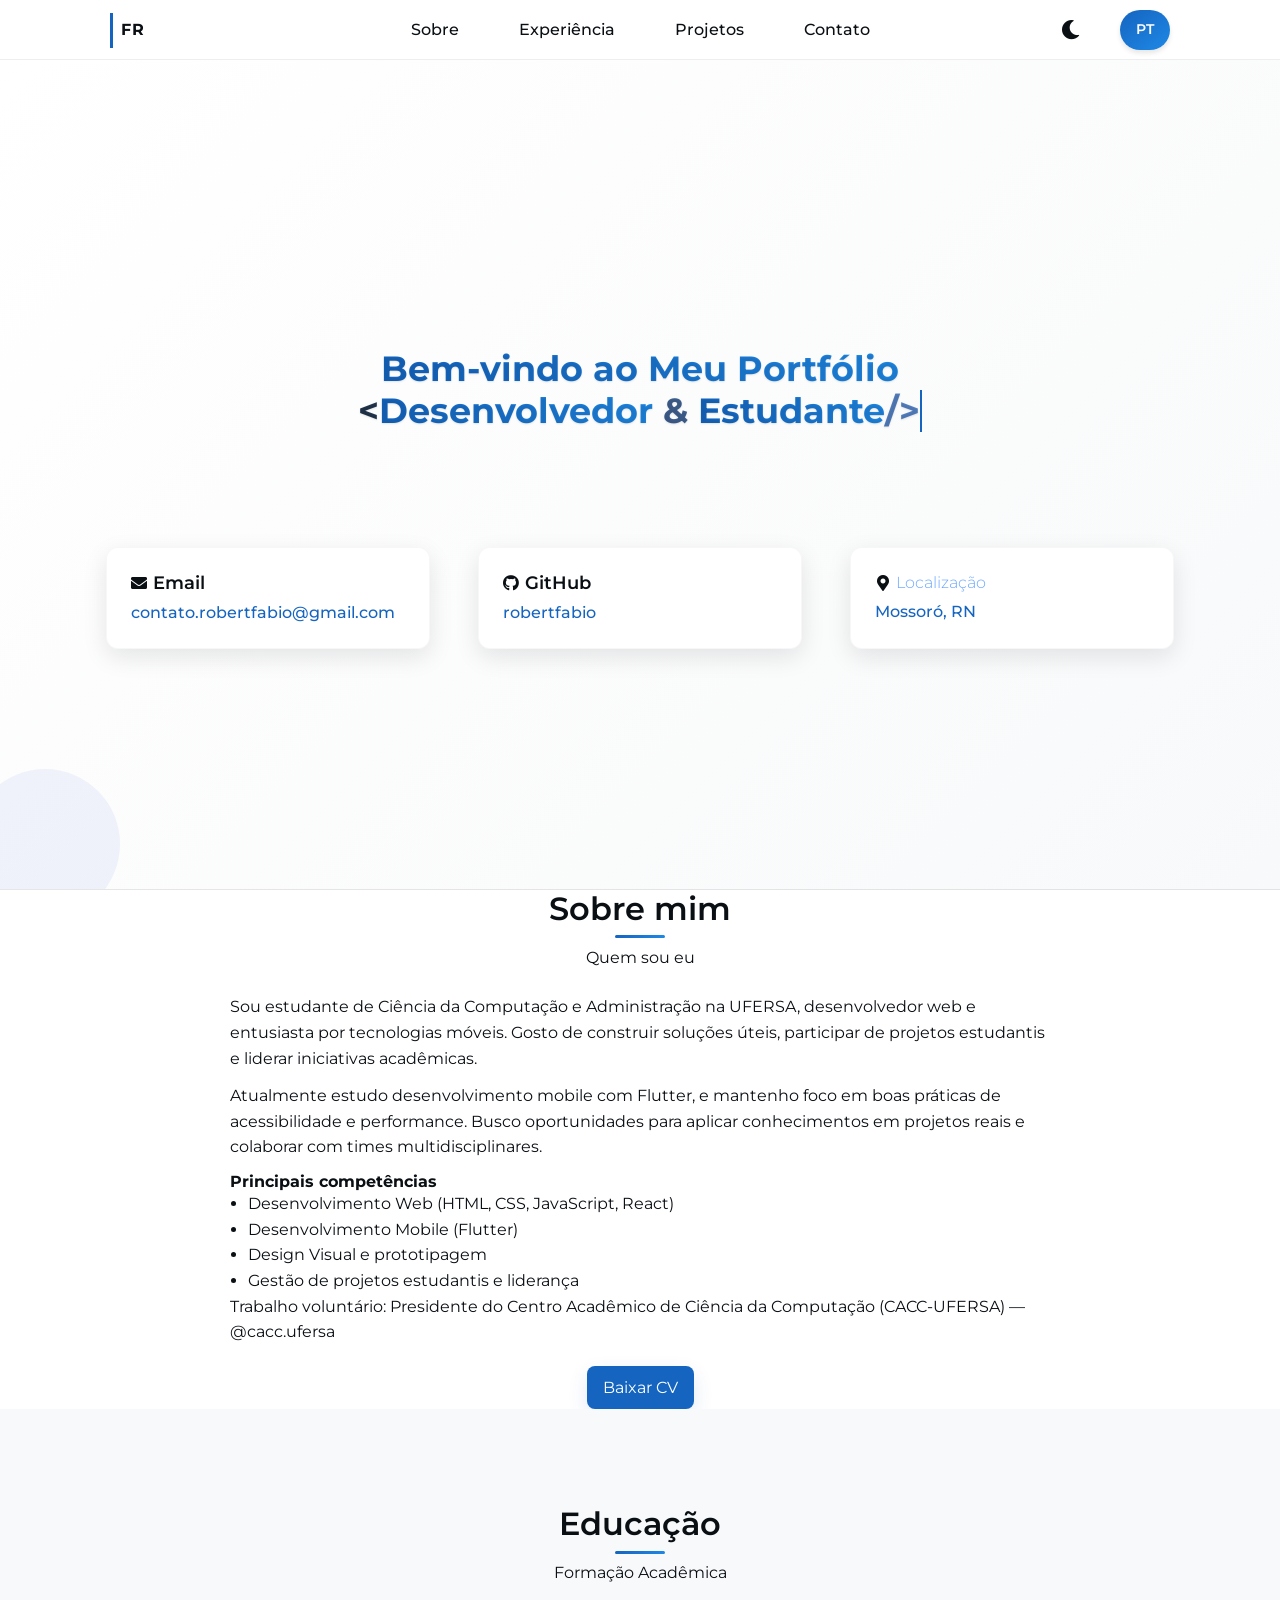
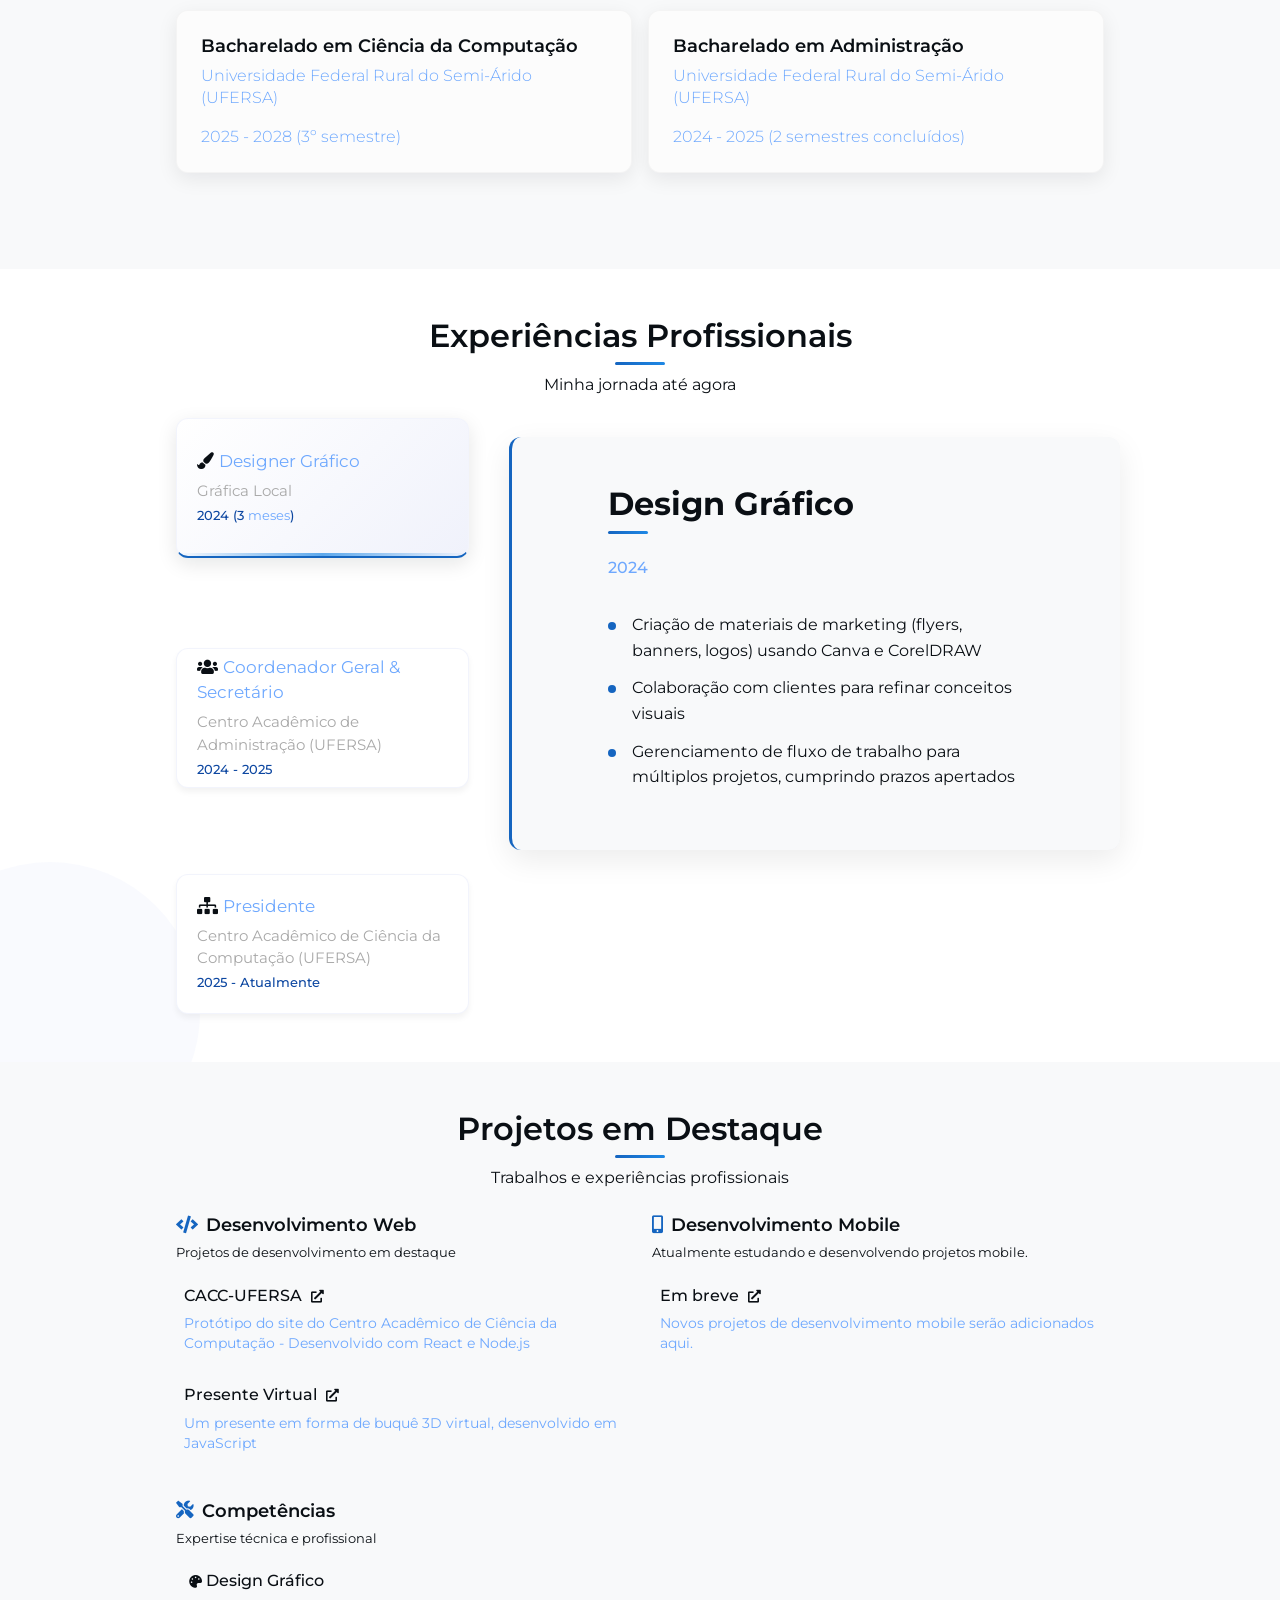
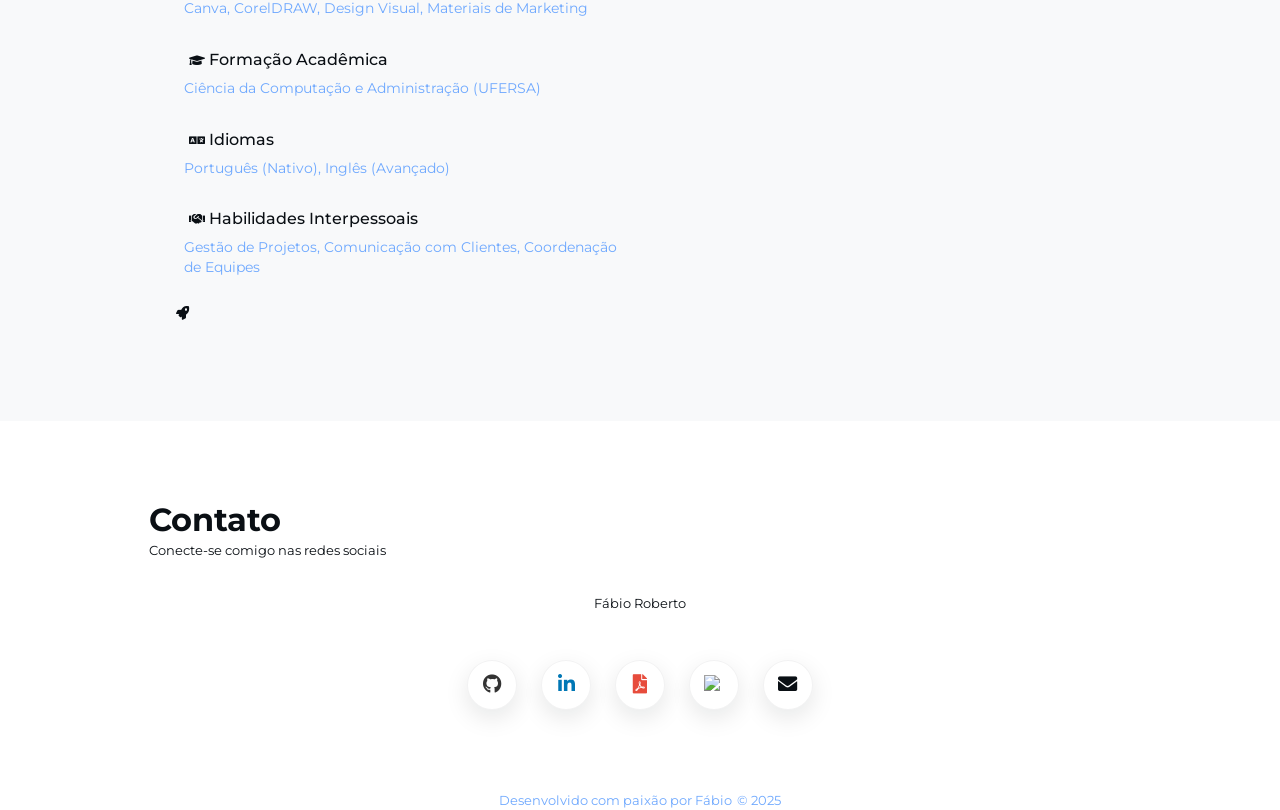
==== commit 27e43faa: "Add Google Search Console verification meta tag" ====
--- a/index.html
+++ b/index.html
@@ -1,6 +1,9 @@
 <!DOCTYPE html>
 <html lang="pt-BR">
   <head>
+    <!-- Google Search Console verification -->
+    <meta name="google-site-verification" content="ovfU3oYso3GXyrKBKbIQxxloP9JZ9BRGW2HZewSF7H0" />
+
     <!-- Required meta tags -->
     <meta charset="utf-8" />
     <meta name="viewport" content="width=device-width, initial-scale=1, shrink-to-fit=no" />
--- a/css/main.css
+++ b/css/main.css
@@ -78,6 +78,7 @@
 html {
   scroll-behavior: smooth;
   font-size: 16px;
+  scroll-padding-top: 80px; /* Adiciona padding para scroll suave */
 }
 
 body {
@@ -87,6 +88,7 @@
   color: var(--primary);
   line-height: 1.6;
   overflow-x: hidden;
+  padding-top: 60px; /* Altura da topbar */
   background-image: url('../img/bg/magicpattern-doodly-background.svg');
   background-size: cover;
   background-attachment: fixed;
@@ -118,6 +120,17 @@
 section,
 footer {
   padding: var(--section-padding-xs);
+  position: relative;
+}
+
+/* Ajuste para as âncoras das seções */
+section::before {
+  content: '';
+  display: block;
+  position: absolute;
+  top: -60px; /* Altura da topbar */
+  visibility: hidden;
+  pointer-events: none;
 }
 
 section header {
@@ -214,9 +227,57 @@
 }
 
 body.dark-theme {
+  /* Keep background image but use darker base color */
   background-image: url('../img/bg/magicpattern-doodly-background.svg');
   background-blend-mode: overlay;
   background-color: rgba(18, 18, 18, 0.97);
+
+  /* Override site variables so all components using var(...) switch to dark values */
+  --background: #0b0d10; /* main page background */
+  --background-alternative: #0f1113; /* alternative section background */
+  --primary: #e6eef8; /* primary text color for dark theme */
+  --primary-light: #cfe6ff; /* lighter primary for accents */
+  --text-color: #e6eef8;
+  --accent: #6ea8fe; /* keep accent or slightly adjust for contrast */
+  --accent-light: #8fbfff;
+  --accent-dark: #1e88e5;
+  --card-shadow: rgba(0,0,0,0.45);
+  --card-shadow-hover: rgba(0,0,0,0.55);
+  --card-shadow-alt: rgba(0,0,0,0.35);
+
+  color: var(--primary);
+}
+
+/* Component-level dark theme adjustments for elements that used hard-coded light colors */
+body.dark-theme .card,
+body.dark-theme .card-min,
+body.dark-theme .links .card,
+body.dark-theme .cv-link {
+  background-color: var(--background-alternative);
+  color: var(--primary);
+  box-shadow: 0 6px 18px rgba(0,0,0,0.45);
+}
+
+body.dark-theme section,
+body.dark-theme footer {
+  background-color: var(--background);
+  color: var(--primary);
+}
+
+body.dark-theme a {
+  color: var(--accent);
+}
+
+/* Ensure topbar is consistent (some rules live in topbar.css but reinforce here) */
+body.dark-theme #topbar,
+body.dark-theme #topbar .topbar {
+  background-color: rgba(18,18,18,0.98);
+  color: var(--primary);
+}
+
+body.dark-theme .experience {
+  background: var(--background-alternative);
+  box-shadow: var(--card-shadow);
 }
 
 /* Layout e tipografia fluida */
@@ -336,6 +397,20 @@
   .cards { grid-template-columns: repeat(2, 1fr); }
   .content-grid { grid-template-columns: 1fr; }
   #main-nav { gap:0.5rem; font-size:0.95rem; }
+  
+  /* Ajuste de scroll para mobile */
+  html {
+    scroll-padding-top: 70px; /* Valor menor para mobile */
+  }
+  
+  body {
+    padding-top: 60px; /* Mantem o padding-top consistente */
+  }
+  
+  /* Ajuste para as âncoras em mobile */
+  section::before {
+    top: -70px;
+  }
 }
 
 @media (max-width: 600px) {
